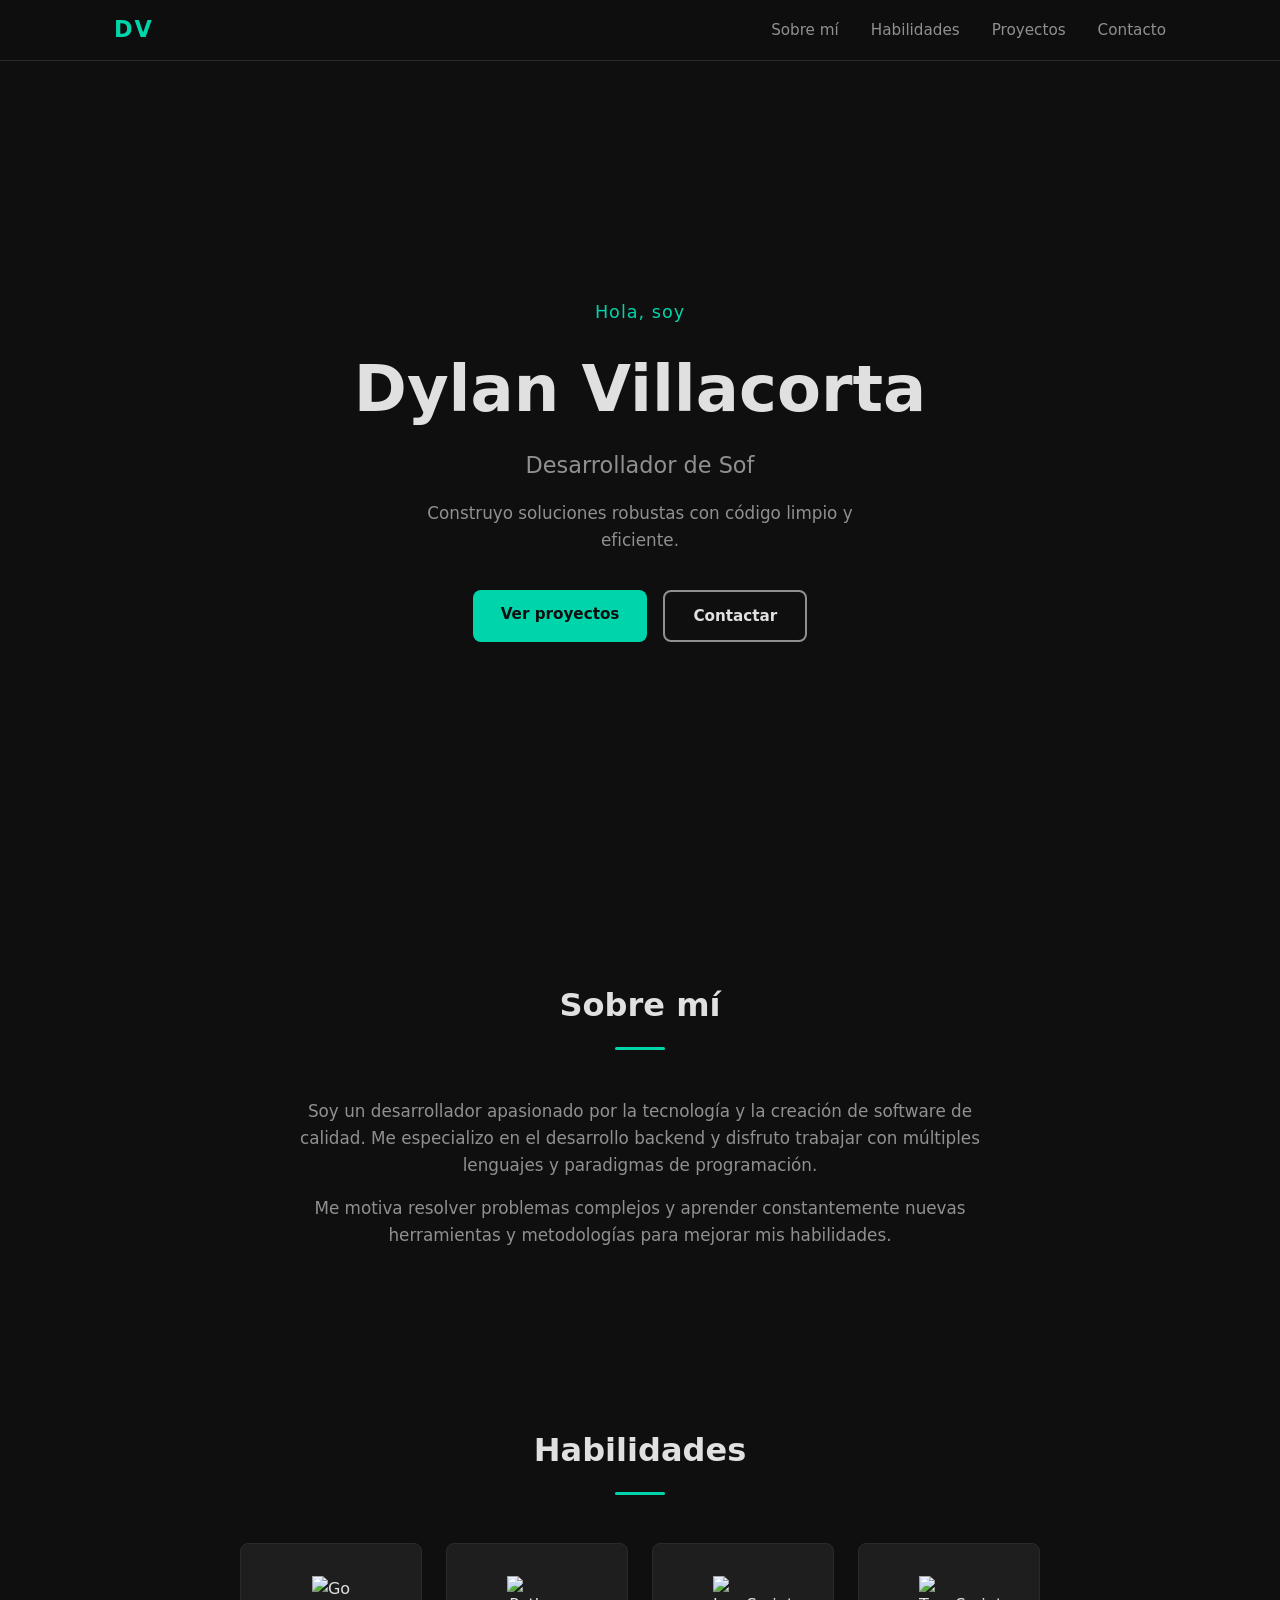
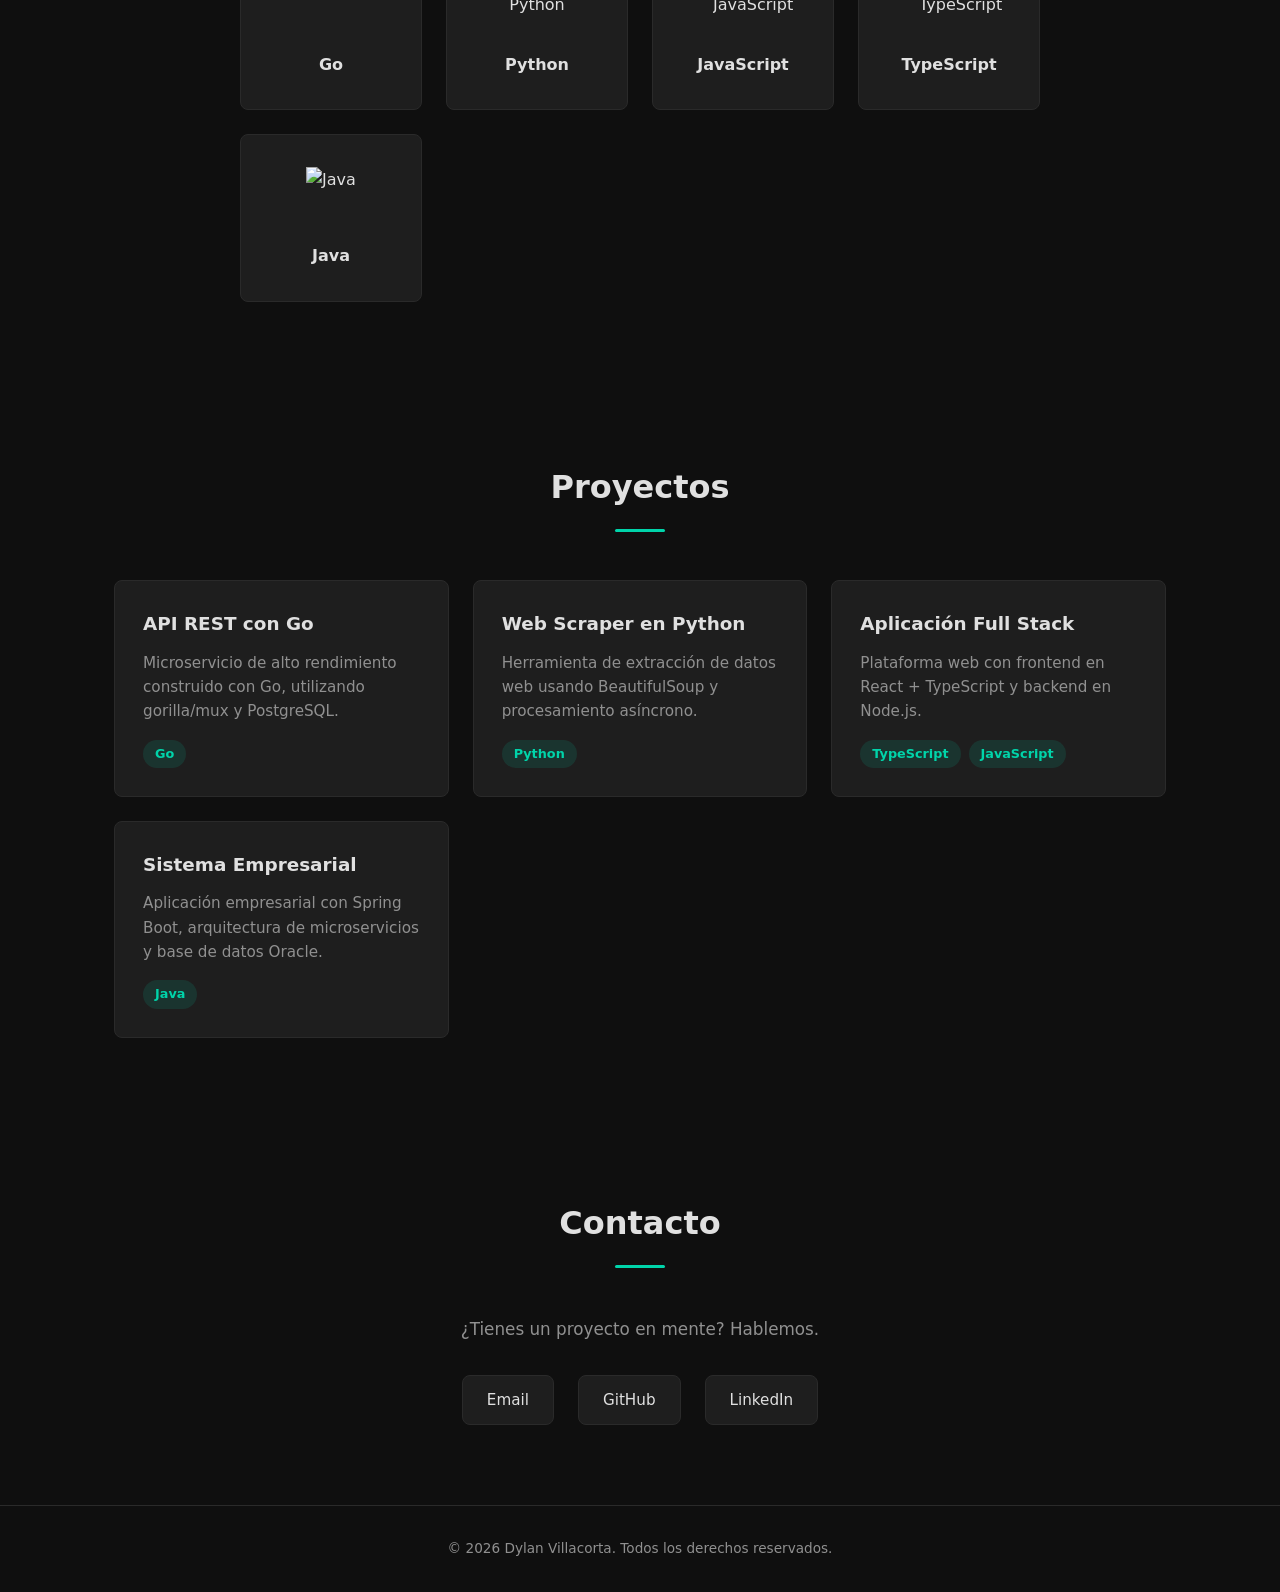
==== src/index.html @ 86d0c18e "Add page" ====
<!DOCTYPE html>
<html lang="es">
<head>
  <meta charset="UTF-8">
  <meta name="viewport" content="width=device-width, initial-scale=1.0">
  <title>Dylan Villacorta | Portafolio</title>
  <link rel="stylesheet" href="styles.css">
</head>
<body>
  <nav class="navbar">
    <div class="nav-container">
      <a href="#hero" class="nav-logo">DV</a>
      <ul class="nav-links">
        <li><a href="#about">Sobre mí</a></li>
        <li><a href="#skills">Habilidades</a></li>
        <li><a href="#projects">Proyectos</a></li>
        <li><a href="#contact">Contacto</a></li>
      </ul>
    </div>
  </nav>

  <section id="hero" class="hero">
    <div class="hero-content">
      <p class="hero-greeting">Hola, soy</p>
      <h1 class="hero-name">Dylan Villacorta</h1>
      <p class="hero-role">Desarrollador de Software</p>
      <p class="hero-tagline">
        Construyo soluciones robustas con código limpio y eficiente.
      </p>
      <div class="hero-buttons">
        <a href="#projects" class="btn btn-primary">Ver proyectos</a>
        <a href="#contact" class="btn btn-outline">Contactar</a>
      </div>
    </div>
  </section>

  <section id="about" class="about">
    <div class="container">
      <h2 class="section-title">Sobre mí</h2>
      <div class="about-content">
        <div class="about-text">
          <p>
            Soy un desarrollador apasionado por la tecnología y la creación de 
            software de calidad. Me especializo en el desarrollo backend y disfruto 
            trabajar con múltiples lenguajes y paradigmas de programación.
          </p>
          <p>
            Me motiva resolver problemas complejos y aprender constantemente 
            nuevas herramientas y metodologías para mejorar mis habilidades.
          </p>
        </div>
      </div>
    </div>
  </section>

  <section id="skills" class="skills">
    <div class="container">
      <h2 class="section-title">Habilidades</h2>
      <div class="skills-grid">
        <div class="skill-card">
          <div class="skill-icon">
            <img src="https://cdn.jsdelivr.net/gh/devicons/devicon/icons/go/go-original.svg" alt="Go">
          </div>
          <h3>Go</h3>
        </div>
        <div class="skill-card">
          <div class="skill-icon">
            <img src="https://cdn.jsdelivr.net/gh/devicons/devicon/icons/python/python-original.svg" alt="Python">
          </div>
          <h3>Python</h3>
        </div>
        <div class="skill-card">
          <div class="skill-icon">
            <img src="https://cdn.jsdelivr.net/gh/devicons/devicon/icons/javascript/javascript-original.svg" alt="JavaScript">
          </div>
          <h3>JavaScript</h3>
        </div>
        <div class="skill-card">
          <div class="skill-icon">
            <img src="https://cdn.jsdelivr.net/gh/devicons/devicon/icons/typescript/typescript-original.svg" alt="TypeScript">
          </div>
          <h3>TypeScript</h3>
        </div>
        <div class="skill-card">
          <div class="skill-icon">
            <img src="https://cdn.jsdelivr.net/gh/devicons/devicon/icons/java/java-original.svg" alt="Java">
          </div>
          <h3>Java</h3>
        </div>
      </div>
    </div>
  </section>

  <section id="projects" class="projects">
    <div class="container">
      <h2 class="section-title">Proyectos</h2>
      <div class="projects-grid">
        <div class="project-card">
          <h3 class="project-title">API REST con Go</h3>
          <p class="project-desc">
            Microservicio de alto rendimiento construido con Go, 
            utilizando gorilla/mux y PostgreSQL.
          </p>
          <div class="project-tags">
            <span>Go</span>
          </div>
        </div>
        <div class="project-card">
          <h3 class="project-title">Web Scraper en Python</h3>
          <p class="project-desc">
            Herramienta de extracción de datos web usando BeautifulSoup 
            y procesamiento asíncrono.
          </p>
          <div class="project-tags">
            <span>Python</span>
          </div>
        </div>
        <div class="project-card">
          <h3 class="project-title">Aplicación Full Stack</h3>
          <p class="project-desc">
            Plataforma web con frontend en React + TypeScript y 
            backend en Node.js.
          </p>
          <div class="project-tags">
            <span>TypeScript</span>
            <span>JavaScript</span>
          </div>
        </div>
        <div class="project-card">
          <h3 class="project-title">Sistema Empresarial</h3>
          <p class="project-desc">
            Aplicación empresarial con Spring Boot, 
            arquitectura de microservicios y base de datos Oracle.
          </p>
          <div class="project-tags">
            <span>Java</span>
          </div>
        </div>
      </div>
    </div>
  </section>

  <section id="contact" class="contact">
    <div class="container">
      <h2 class="section-title">Contacto</h2>
      <p class="contact-text">
        ¿Tienes un proyecto en mente? Hablemos.
      </p>
      <div class="contact-links">
        <a href="mailto:dyfervillacorta@outlook.com" class="contact-link">
          <span>Email</span>
        </a>
        <a href="https://github.com/dylanvillacorta" target="_blank" rel="noopener" class="contact-link">
          <span>GitHub</span>
        </a>
        <a href="https://www.linkedin.com/in/dylan-villacorta-poma-531ba0274" target="_blank" rel="noopener" class="contact-link">
          <span>LinkedIn</span>
        </a>
      </div>
    </div>
  </section>

  <footer class="footer">
    <p>&copy; 2026 Dylan Villacorta. Todos los derechos reservados.</p>
  </footer>

  <script src="script.js"></script>
</body>
</html>
---- src/styles.css ----
* {
  margin: 0;
  padding: 0;
  box-sizing: border-box;
}

:root {
  --bg: #0f0f0f;
  --bg-secondary: #1a1a1a;
  --text: #e0e0e0;
  --text-muted: #909090;
  --accent: #00d4aa;
  --accent-hover: #00b894;
  --card-bg: #1e1e1e;
  --border: #2a2a2a;
  --radius: 8px;
}

html {
  scroll-behavior: smooth;
}

body {
  font-family: 'Segoe UI', 'Inter', system-ui, -apple-system, sans-serif;
  background-color: var(--bg);
  color: var(--text);
  line-height: 1.6;
}

.container {
  max-width: 1100px;
  margin: 0 auto;
  padding: 0 24px;
}

/* Navbar */
.navbar {
  position: fixed;
  top: 0;
  width: 100%;
  background-color: rgba(15, 15, 15, 0.9);
  backdrop-filter: blur(12px);
  border-bottom: 1px solid var(--border);
  z-index: 100;
}

.nav-container {
  max-width: 1100px;
  margin: 0 auto;
  padding: 0 24px;
  display: flex;
  justify-content: space-between;
  align-items: center;
  height: 60px;
}

.nav-logo {
  font-size: 1.4rem;
  font-weight: 700;
  color: var(--accent);
  text-decoration: none;
  letter-spacing: 2px;
}

.nav-links {
  display: flex;
  list-style: none;
  gap: 32px;
}

.nav-links a {
  color: var(--text-muted);
  text-decoration: none;
  font-size: 0.95rem;
  transition: color 0.2s;
}

.nav-links a:hover {
  color: var(--text);
}

/* Hero */
.hero {
  min-height: 100vh;
  display: flex;
  align-items: center;
  justify-content: center;
  text-align: center;
  padding: 100px 24px 60px;
}

.hero-content {
  max-width: 700px;
}

.hero-greeting {
  color: var(--accent);
  font-size: 1.1rem;
  margin-bottom: 12px;
  letter-spacing: 1px;
}

.hero-name {
  font-size: clamp(2.5rem, 6vw, 4rem);
  font-weight: 800;
  margin-bottom: 8px;
}

.hero-role {
  font-size: 1.4rem;
  color: var(--text-muted);
  margin-bottom: 16px;
}

.hero-tagline {
  color: var(--text-muted);
  font-size: 1.05rem;
  margin-bottom: 36px;
  max-width: 500px;
  margin-left: auto;
  margin-right: auto;
}

.hero-buttons {
  display: flex;
  gap: 16px;
  justify-content: center;
  flex-wrap: wrap;
}

.btn {
  display: inline-block;
  padding: 12px 28px;
  border-radius: var(--radius);
  font-size: 0.95rem;
  font-weight: 600;
  text-decoration: none;
  transition: all 0.25s;
  cursor: pointer;
  border: none;
}

.btn-primary {
  background-color: var(--accent);
  color: #0f0f0f;
}

.btn-primary:hover {
  background-color: var(--accent-hover);
  transform: translateY(-2px);
}

.btn-outline {
  border: 2px solid var(--text-muted);
  color: var(--text);
}

.btn-outline:hover {
  border-color: var(--accent);
  color: var(--accent);
}

/* Sections */
section {
  padding: 80px 0;
}

.section-title {
  font-size: 2rem;
  font-weight: 700;
  margin-bottom: 48px;
  text-align: center;
  position: relative;
}

.section-title::after {
  content: '';
  display: block;
  width: 50px;
  height: 3px;
  background-color: var(--accent);
  margin: 16px auto 0;
  border-radius: 2px;
}

/* About */
.about-content {
  max-width: 700px;
  margin: 0 auto;
}

.about-text p {
  color: var(--text-muted);
  margin-bottom: 16px;
  font-size: 1.05rem;
  text-align: center;
}

/* Skills */
.skills-grid {
  display: grid;
  grid-template-columns: repeat(auto-fit, minmax(150px, 1fr));
  gap: 24px;
  max-width: 800px;
  margin: 0 auto;
}

.skill-card {
  background-color: var(--card-bg);
  border: 1px solid var(--border);
  border-radius: var(--radius);
  padding: 32px 16px;
  text-align: center;
  transition: transform 0.25s, border-color 0.25s;
}

.skill-card:hover {
  transform: translateY(-4px);
  border-color: var(--accent);
}

.skill-icon {
  width: 60px;
  height: 60px;
  margin: 0 auto 16px;
}

.skill-icon img {
  width: 100%;
  height: 100%;
  object-fit: contain;
}

.skill-card h3 {
  font-size: 1rem;
  font-weight: 600;
}

/* Projects */
.projects-grid {
  display: grid;
  grid-template-columns: repeat(auto-fit, minmax(280px, 1fr));
  gap: 24px;
}

.project-card {
  background-color: var(--card-bg);
  border: 1px solid var(--border);
  border-radius: var(--radius);
  padding: 28px;
  transition: transform 0.25s, border-color 0.25s;
}

.project-card:hover {
  transform: translateY(-4px);
  border-color: var(--accent);
}

.project-title {
  font-size: 1.15rem;
  font-weight: 700;
  margin-bottom: 12px;
}

.project-desc {
  color: var(--text-muted);
  font-size: 0.95rem;
  margin-bottom: 16px;
}

.project-tags {
  display: flex;
  gap: 8px;
  flex-wrap: wrap;
}

.project-tags span {
  background-color: rgba(0, 212, 170, 0.12);
  color: var(--accent);
  padding: 4px 12px;
  border-radius: 20px;
  font-size: 0.8rem;
  font-weight: 600;
}

/* Contact */
.contact-text {
  text-align: center;
  color: var(--text-muted);
  font-size: 1.05rem;
  margin-bottom: 32px;
}

.contact-links {
  display: flex;
  justify-content: center;
  gap: 24px;
  flex-wrap: wrap;
}

.contact-link {
  display: inline-flex;
  align-items: center;
  gap: 8px;
  padding: 12px 24px;
  background-color: var(--card-bg);
  border: 1px solid var(--border);
  border-radius: var(--radius);
  color: var(--text);
  text-decoration: none;
  font-size: 0.95rem;
  transition: all 0.25s;
}

.contact-link:hover {
  border-color: var(--accent);
  color: var(--accent);
  transform: translateY(-2px);
}

/* Footer */
.footer {
  text-align: center;
  padding: 32px 24px;
  border-top: 1px solid var(--border);
  color: var(--text-muted);
  font-size: 0.85rem;
}

/* Responsive */
@media (max-width: 768px) {
  .nav-links {
    display: none;
  }

  .hero {
    padding-top: 80px;
  }

  .skills-grid {
    grid-template-columns: repeat(3, 1fr);
  }
}

@media (max-width: 480px) {
  .skills-grid {
    grid-template-columns: repeat(2, 1fr);
  }
}
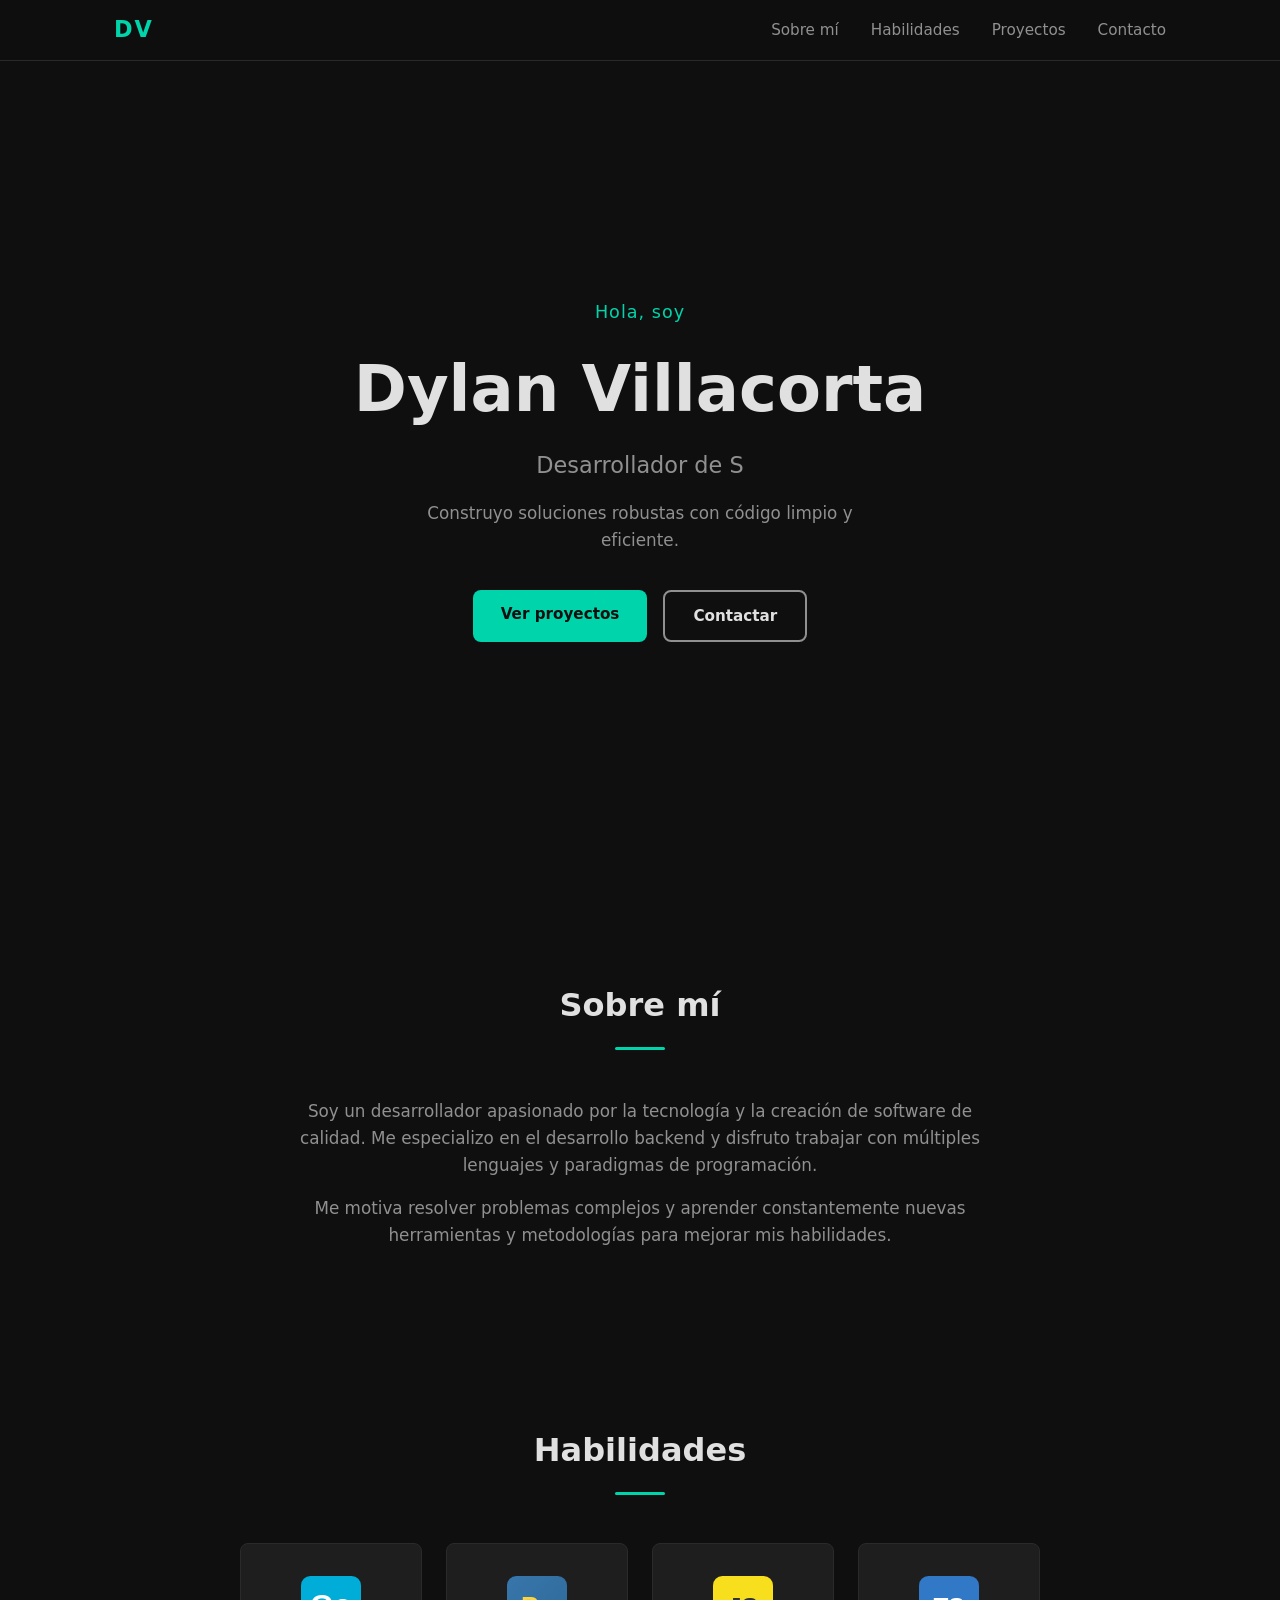
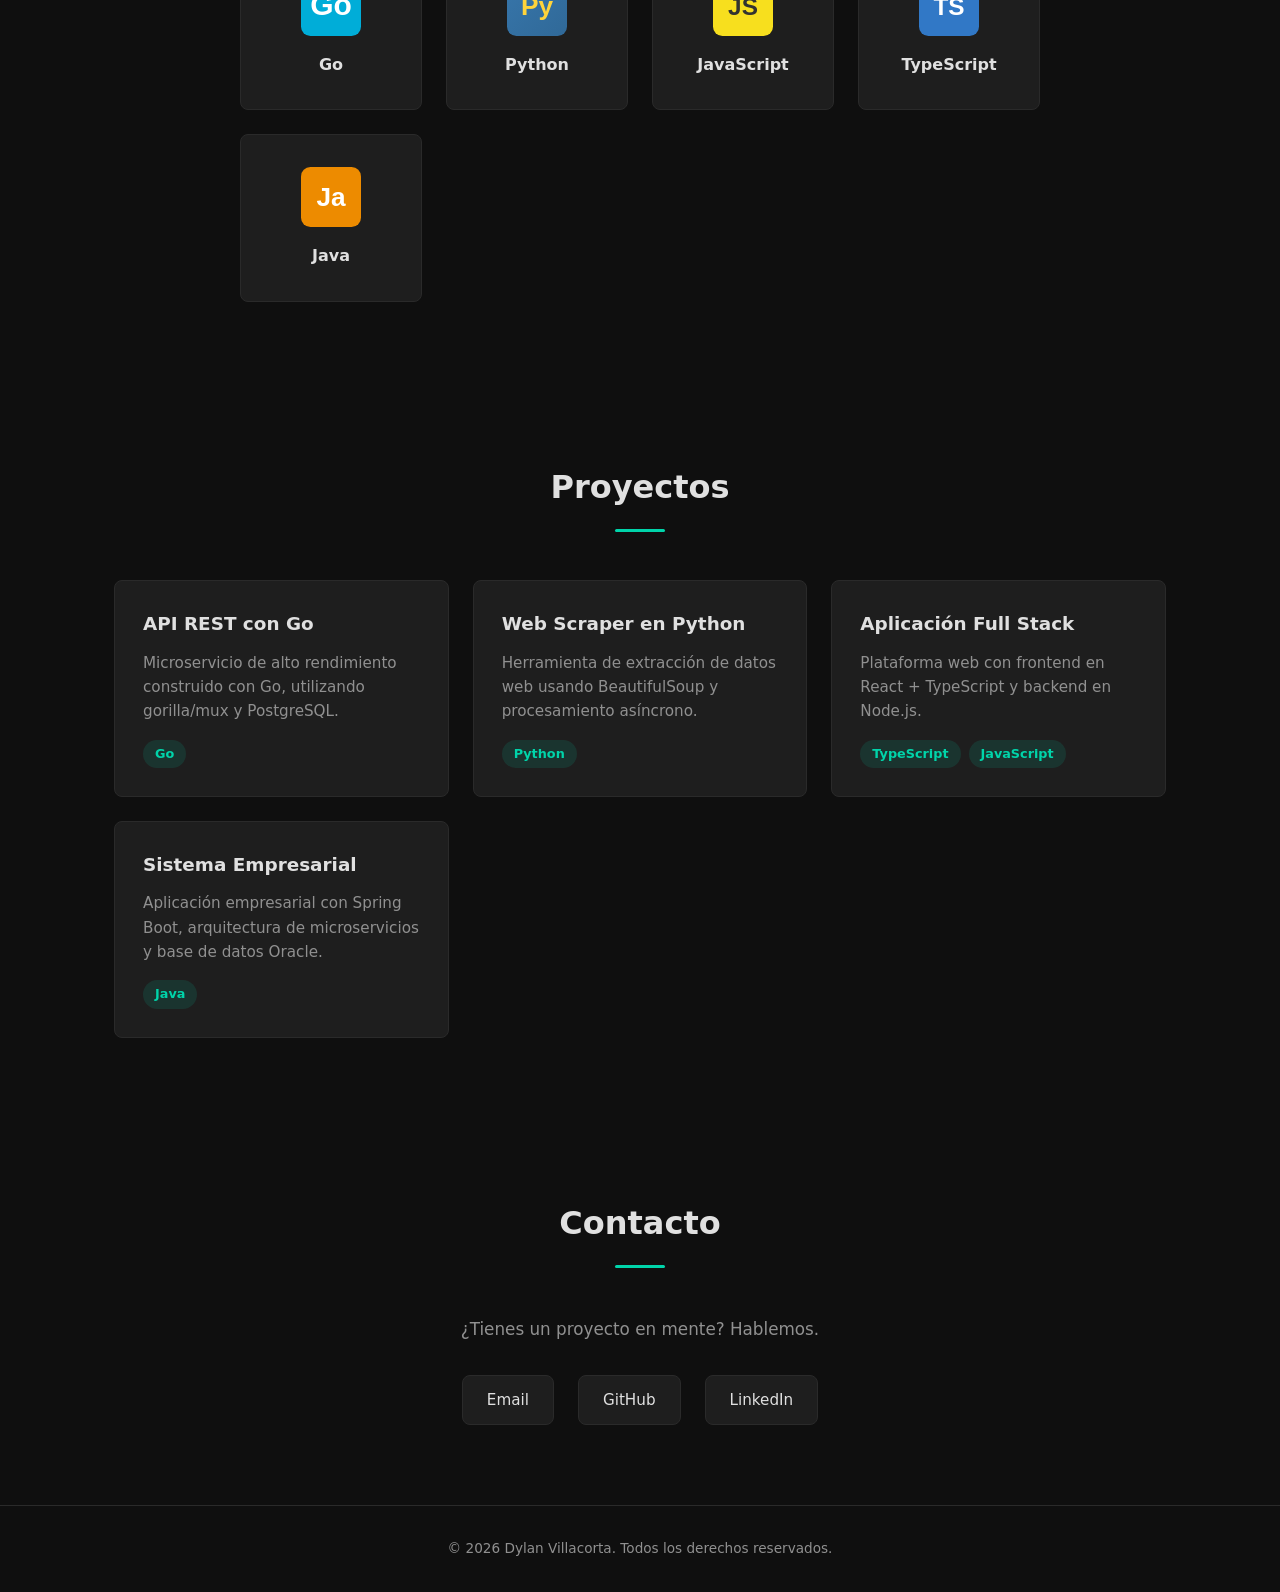
==== commit d0790d87: "feat: hardening de seguridad, icons locales, try_files fallback, rate limiting" ====
--- a/src/index.html
+++ b/src/index.html
@@ -59,31 +59,31 @@
       <div class="skills-grid">
         <div class="skill-card">
           <div class="skill-icon">
-            <img src="https://cdn.jsdelivr.net/gh/devicons/devicon/icons/go/go-original.svg" alt="Go">
+            <img src="icons/go.svg" alt="Go">
           </div>
           <h3>Go</h3>
         </div>
         <div class="skill-card">
           <div class="skill-icon">
-            <img src="https://cdn.jsdelivr.net/gh/devicons/devicon/icons/python/python-original.svg" alt="Python">
+            <img src="icons/python.svg" alt="Python">
           </div>
           <h3>Python</h3>
         </div>
         <div class="skill-card">
           <div class="skill-icon">
-            <img src="https://cdn.jsdelivr.net/gh/devicons/devicon/icons/javascript/javascript-original.svg" alt="JavaScript">
+            <img src="icons/javascript.svg" alt="JavaScript">
           </div>
           <h3>JavaScript</h3>
         </div>
         <div class="skill-card">
           <div class="skill-icon">
-            <img src="https://cdn.jsdelivr.net/gh/devicons/devicon/icons/typescript/typescript-original.svg" alt="TypeScript">
+            <img src="icons/typescript.svg" alt="TypeScript">
           </div>
           <h3>TypeScript</h3>
         </div>
         <div class="skill-card">
           <div class="skill-icon">
-            <img src="https://cdn.jsdelivr.net/gh/devicons/devicon/icons/java/java-original.svg" alt="Java">
+            <img src="icons/java.svg" alt="Java">
           </div>
           <h3>Java</h3>
         </div>
@@ -150,10 +150,10 @@
         <a href="mailto:dyfervillacorta@outlook.com" class="contact-link">
           <span>Email</span>
         </a>
-        <a href="https://github.com/dylanvillacorta" target="_blank" rel="noopener" class="contact-link">
+        <a href="https://github.com/dylanvillacorta" target="_blank" rel="noopener noreferrer" class="contact-link">
           <span>GitHub</span>
         </a>
-        <a href="https://www.linkedin.com/in/dylan-villacorta-poma-531ba0274" target="_blank" rel="noopener" class="contact-link">
+        <a href="https://www.linkedin.com/in/dylan-villacorta-poma-531ba0274" target="_blank" rel="noopener noreferrer" class="contact-link">
           <span>LinkedIn</span>
         </a>
       </div>
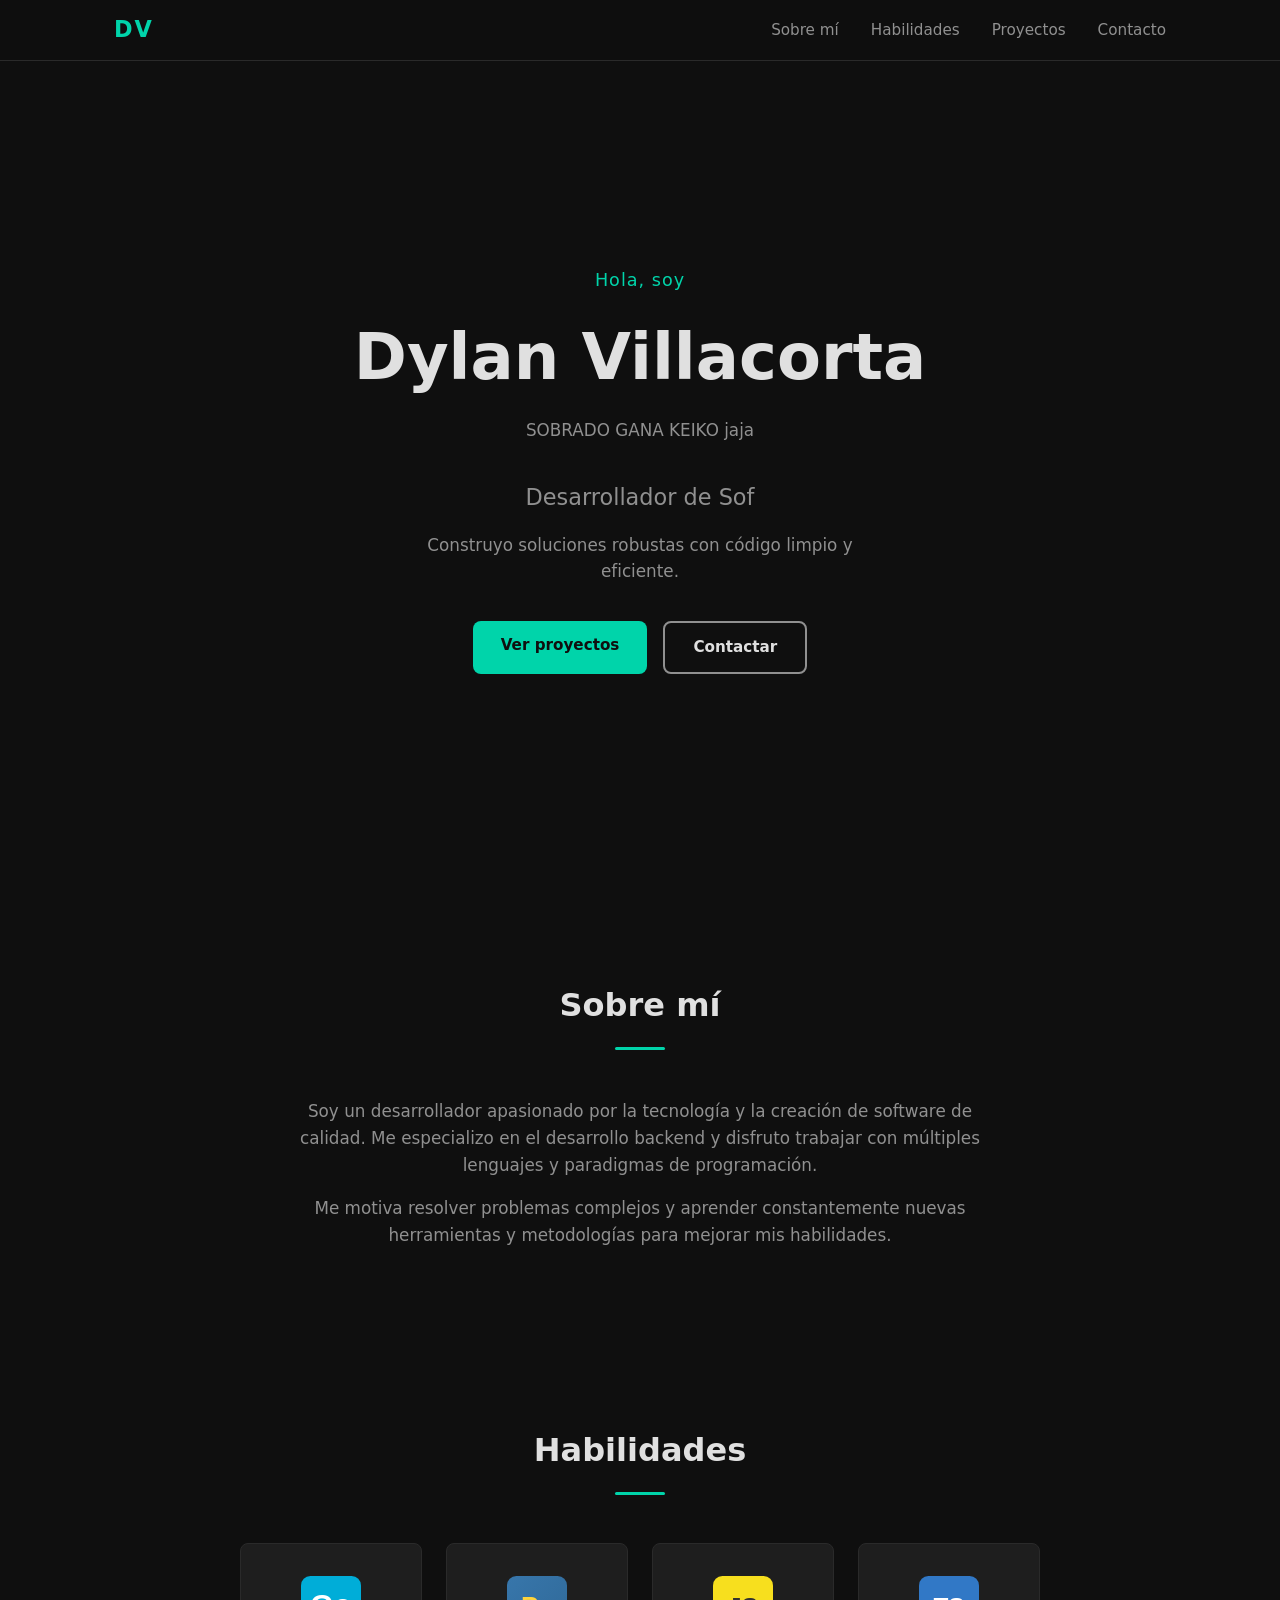
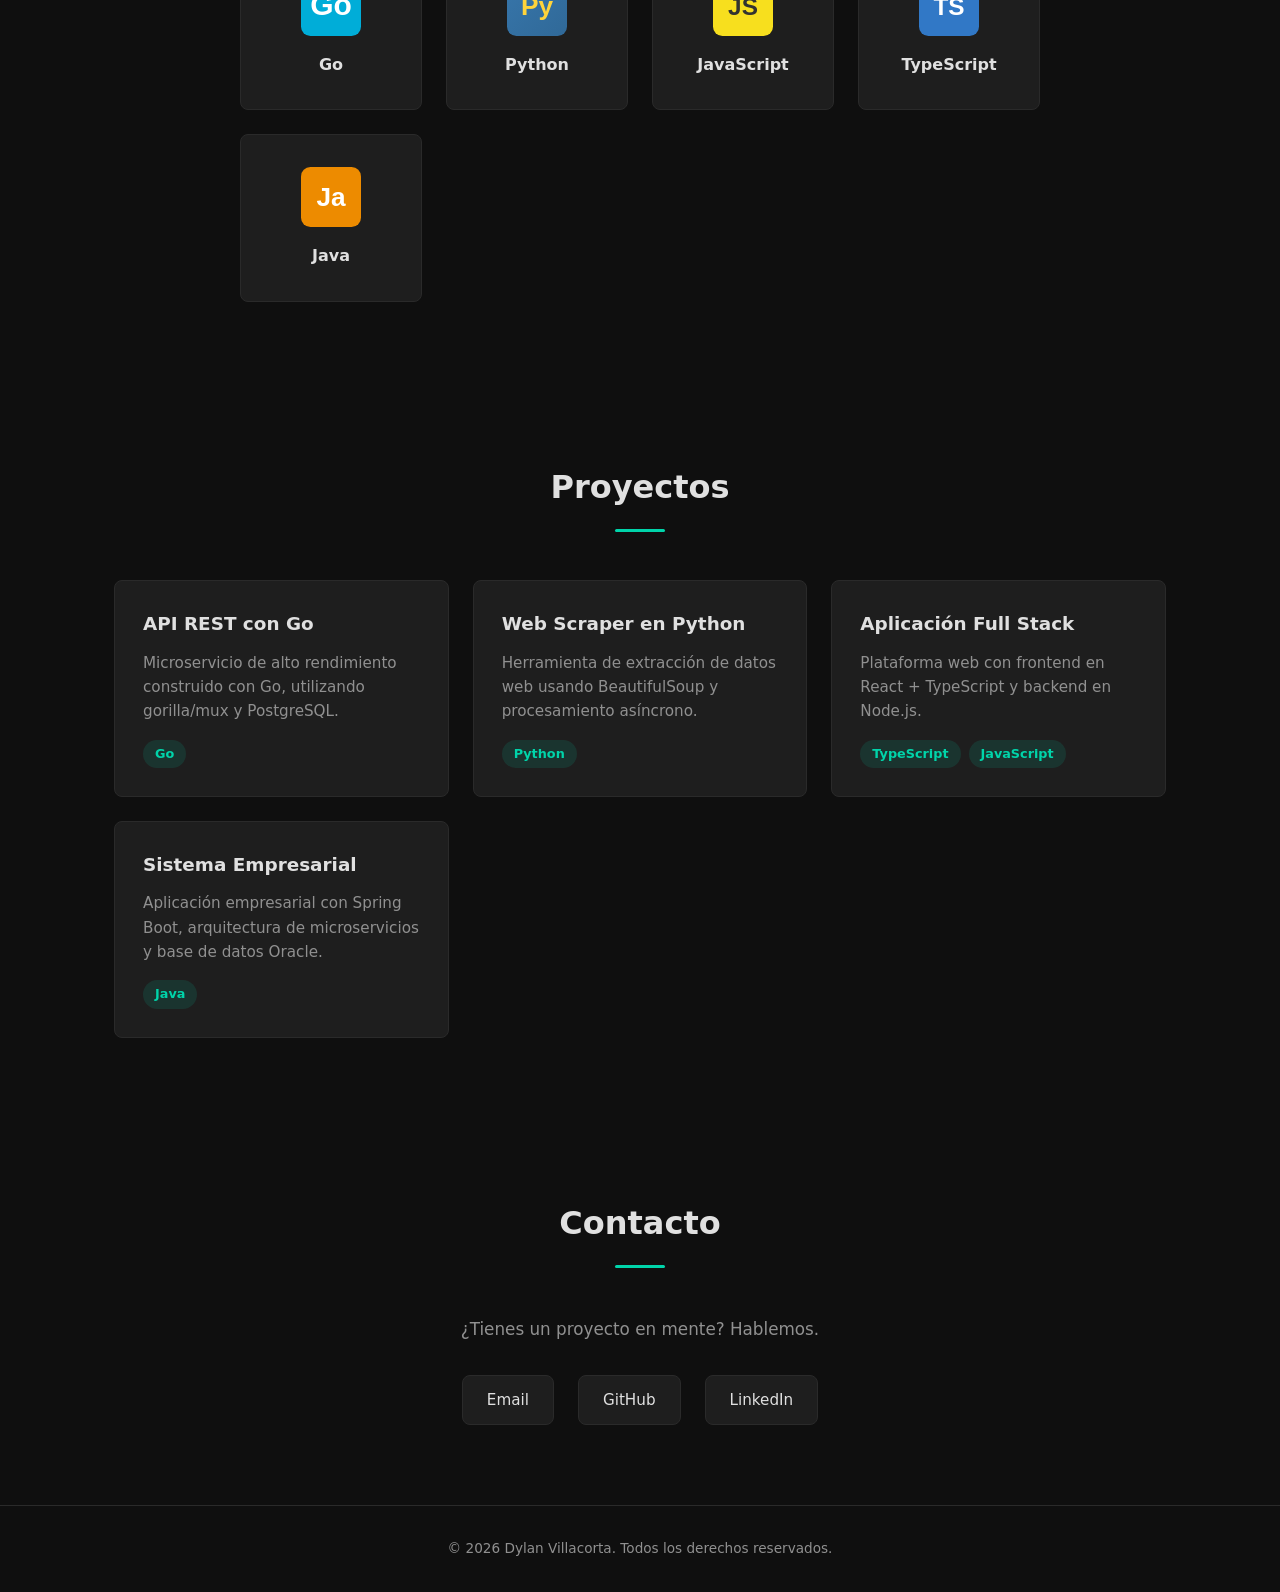
==== commit a051ae70: "refrán motivacional añadido por keiko" ====
--- a/src/index.html
+++ b/src/index.html
@@ -23,6 +23,7 @@
     <div class="hero-content">
       <p class="hero-greeting">Hola, soy</p>
       <h1 class="hero-name">Dylan Villacorta</h1>
+      <p class="hero-tagline">SOBRADO GANA KEIKO jaja</p>
       <p class="hero-role">Desarrollador de Software</p>
       <p class="hero-tagline">
         Construyo soluciones robustas con código limpio y eficiente.
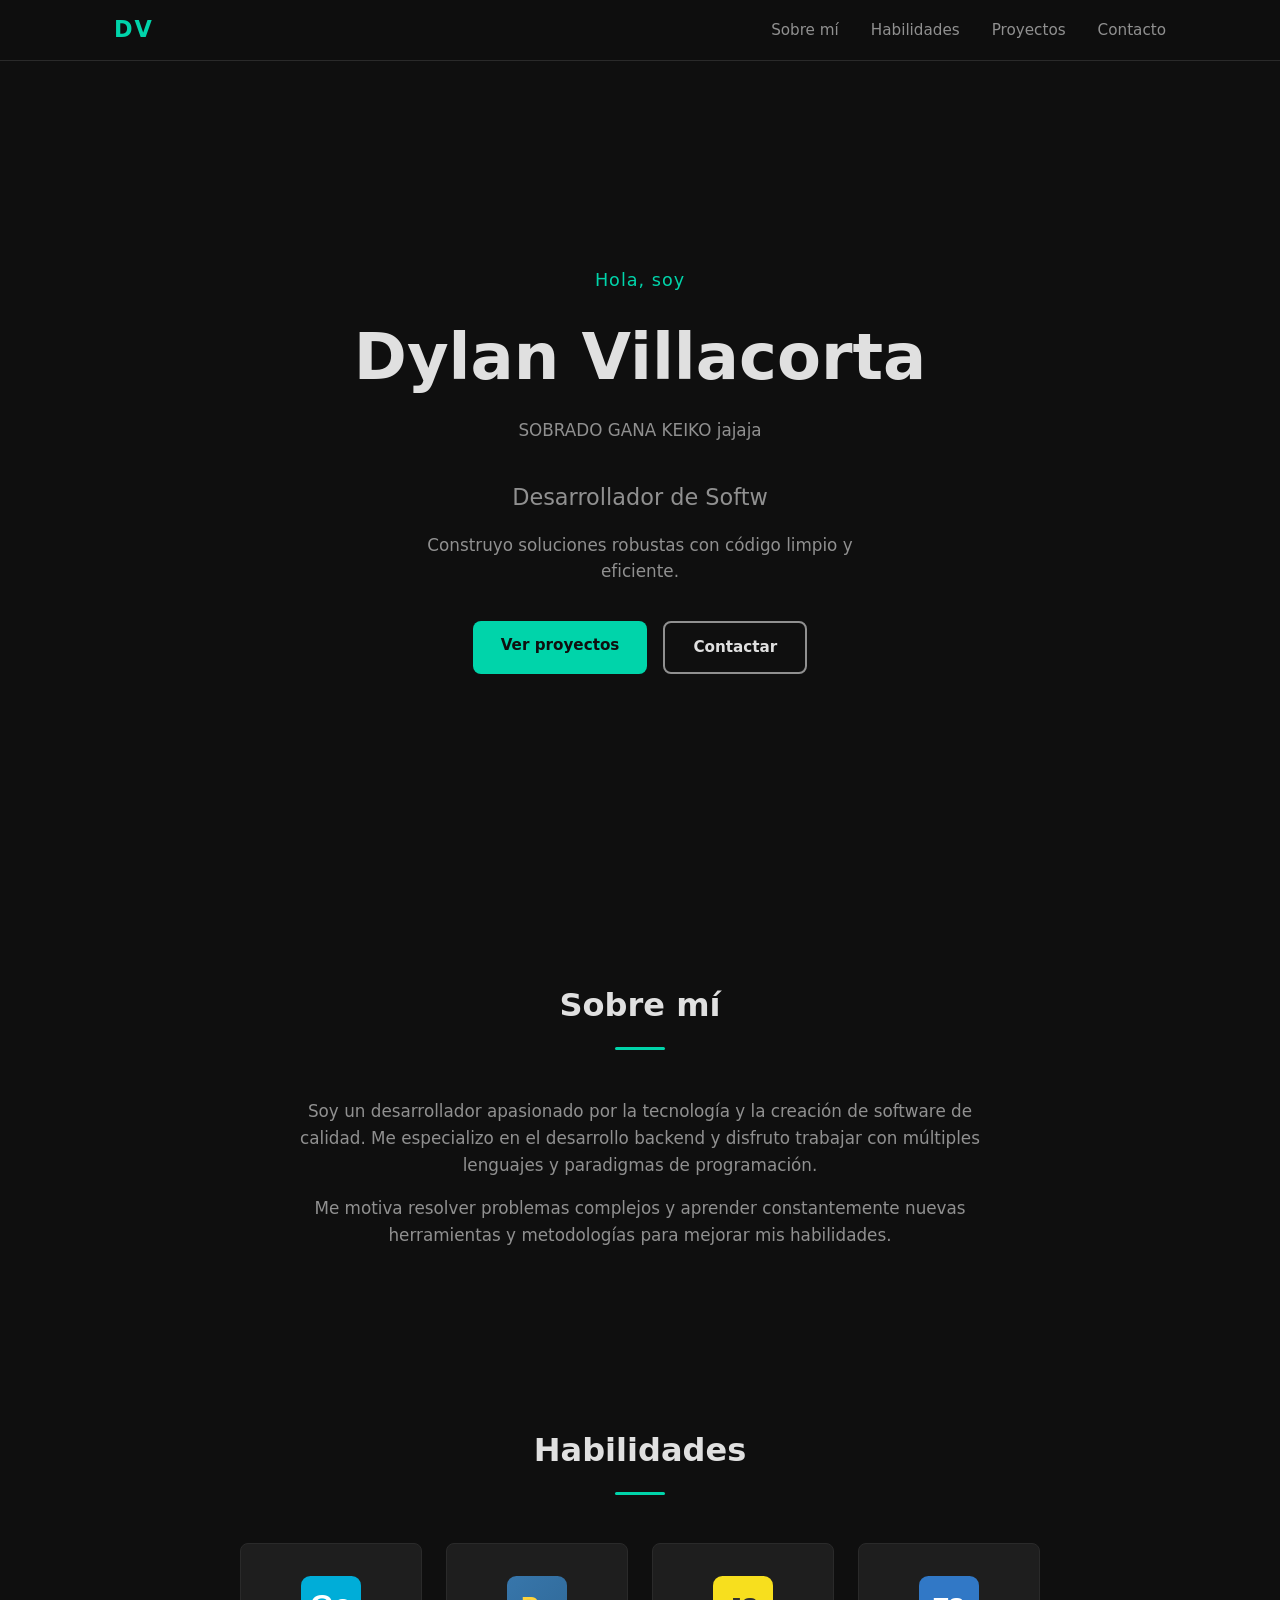
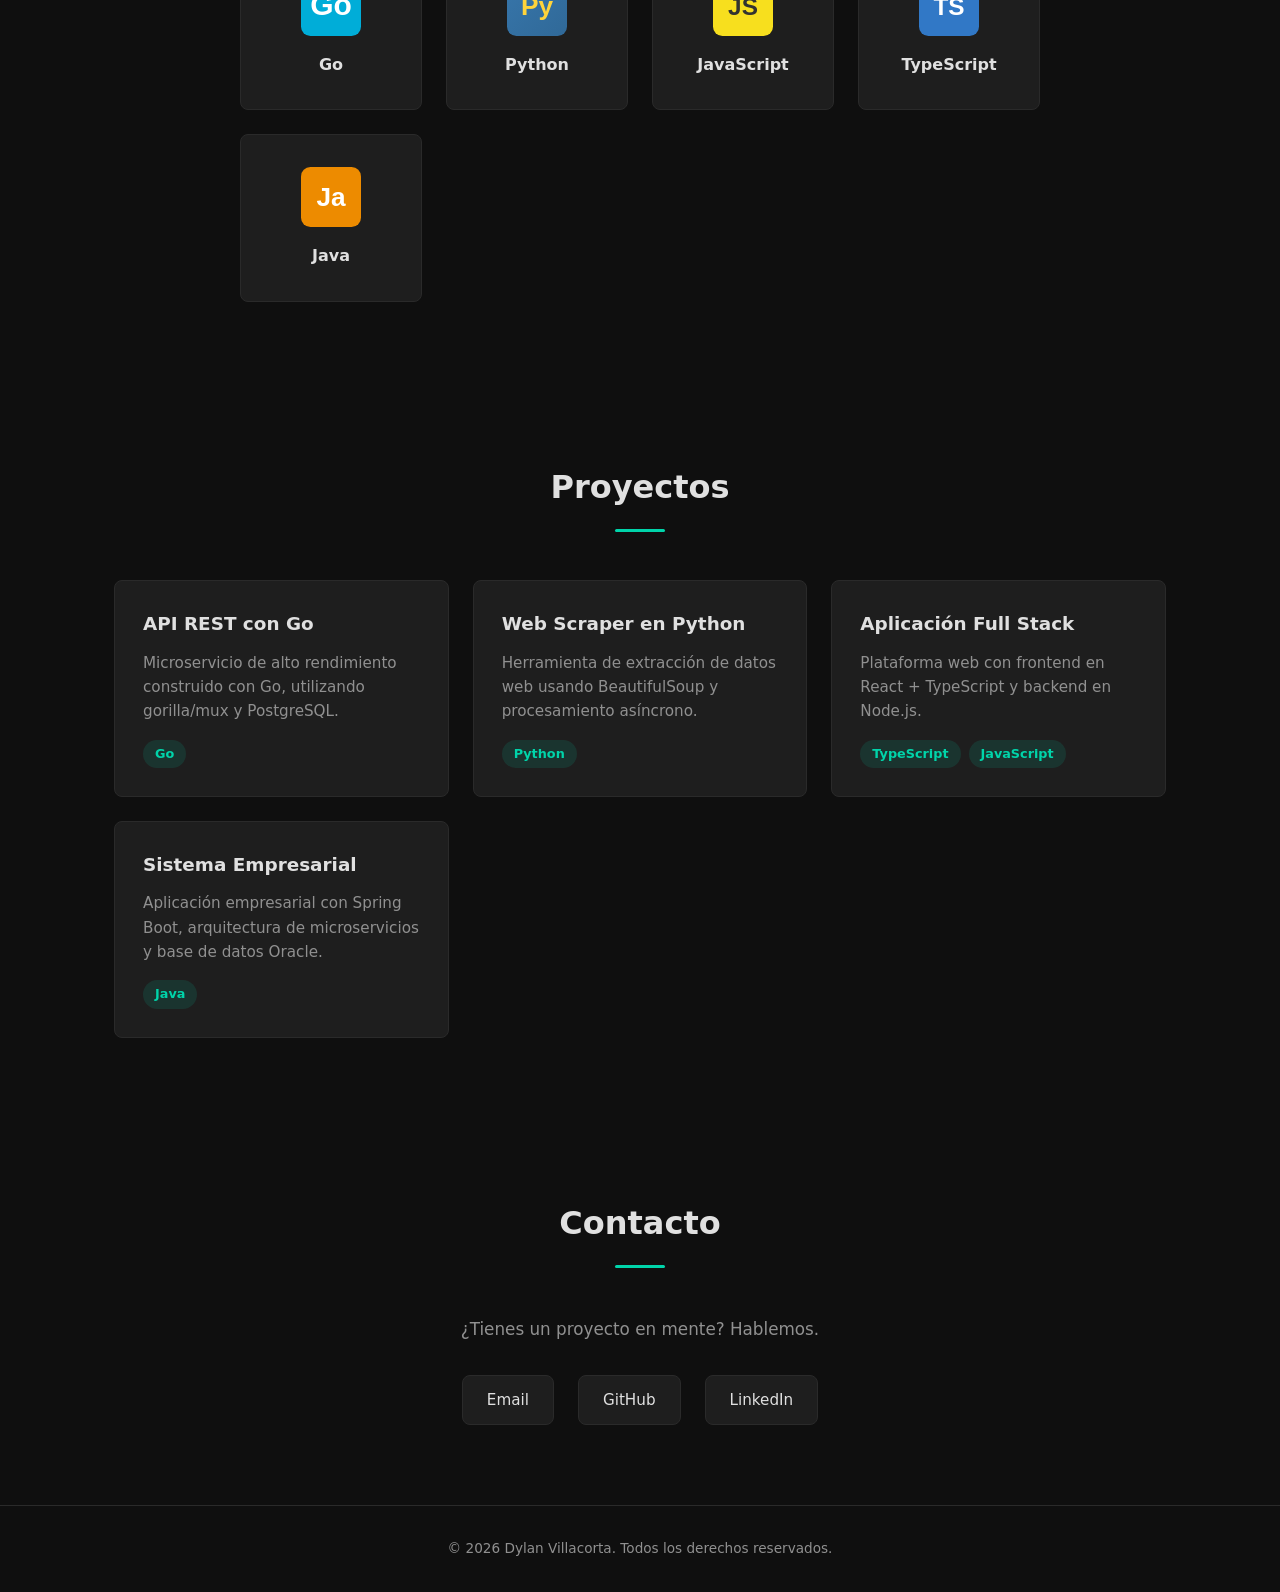
==== commit b4e7b752: "un ja más" ====
--- a/src/index.html
+++ b/src/index.html
@@ -23,7 +23,7 @@
     <div class="hero-content">
       <p class="hero-greeting">Hola, soy</p>
       <h1 class="hero-name">Dylan Villacorta</h1>
-      <p class="hero-tagline">SOBRADO GANA KEIKO jaja</p>
+      <p class="hero-tagline">SOBRADO GANA KEIKO jajaja</p>
       <p class="hero-role">Desarrollador de Software</p>
       <p class="hero-tagline">
         Construyo soluciones robustas con código limpio y eficiente.
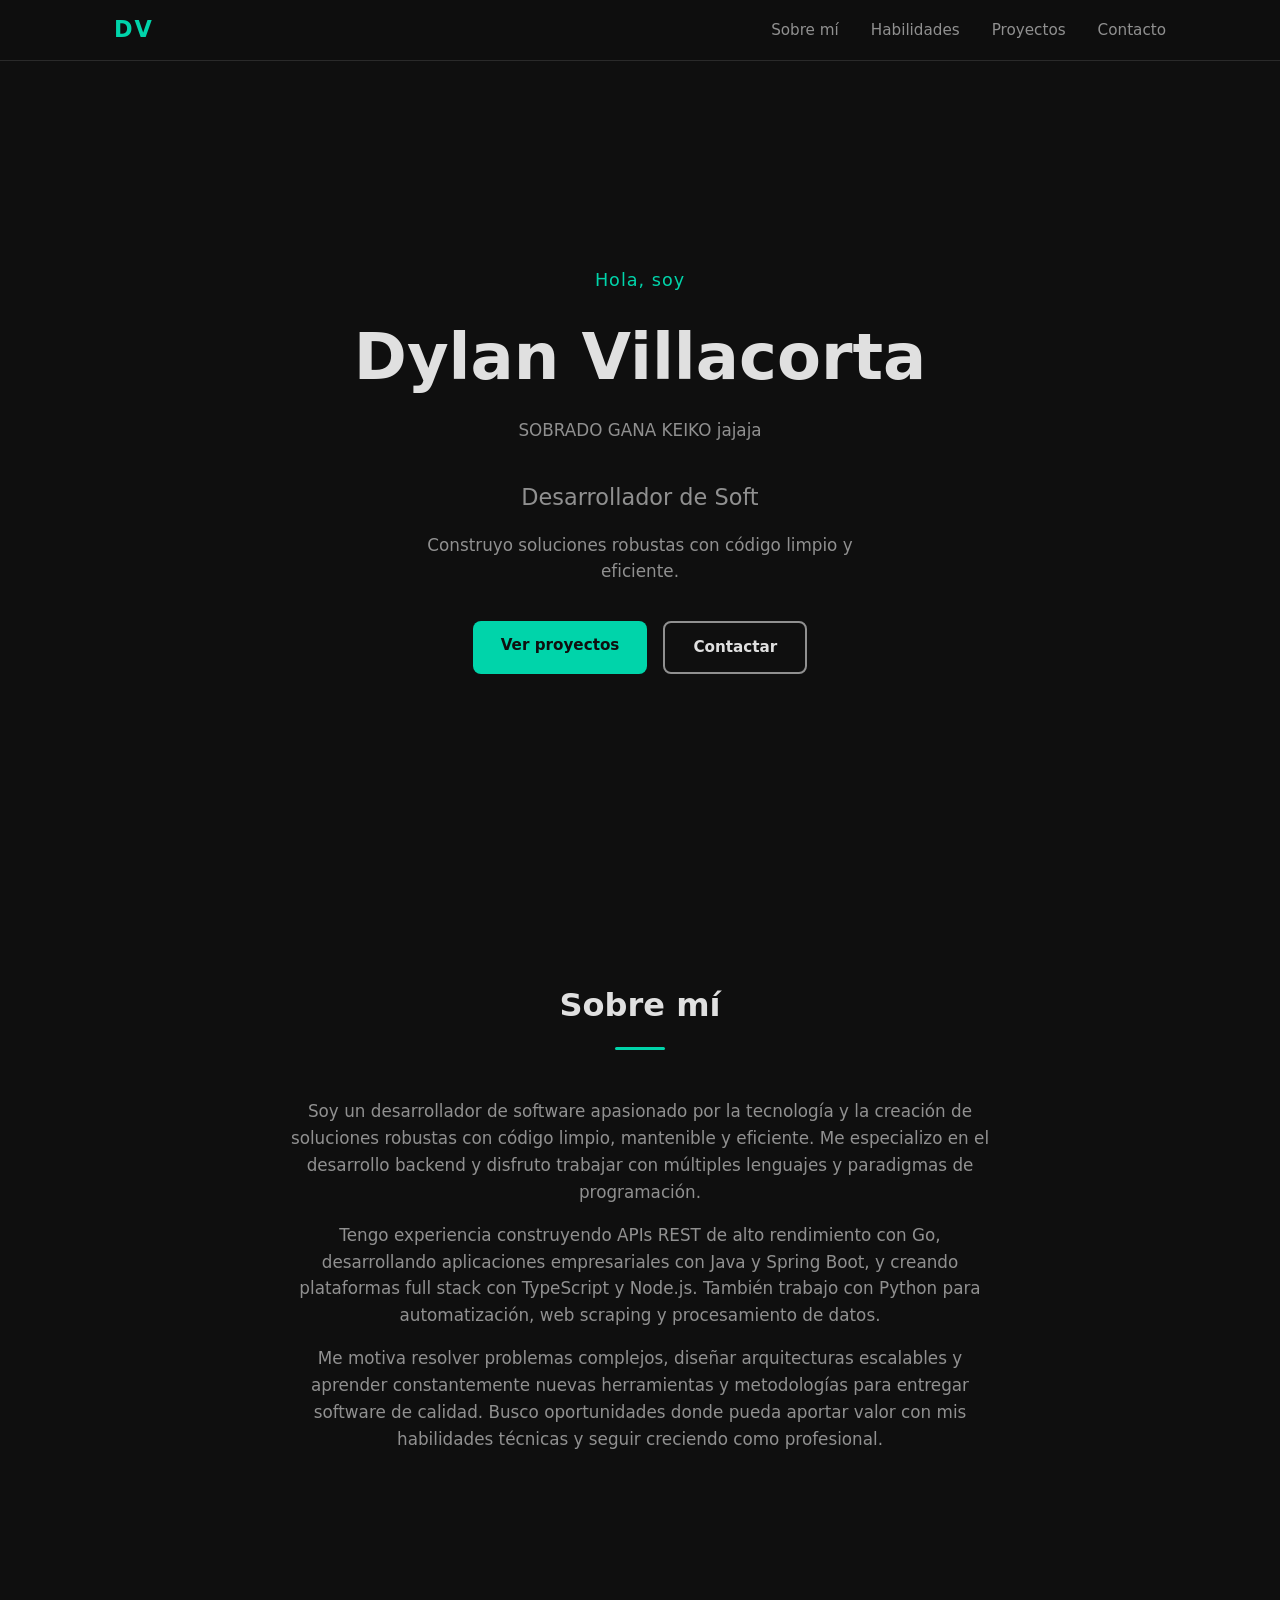
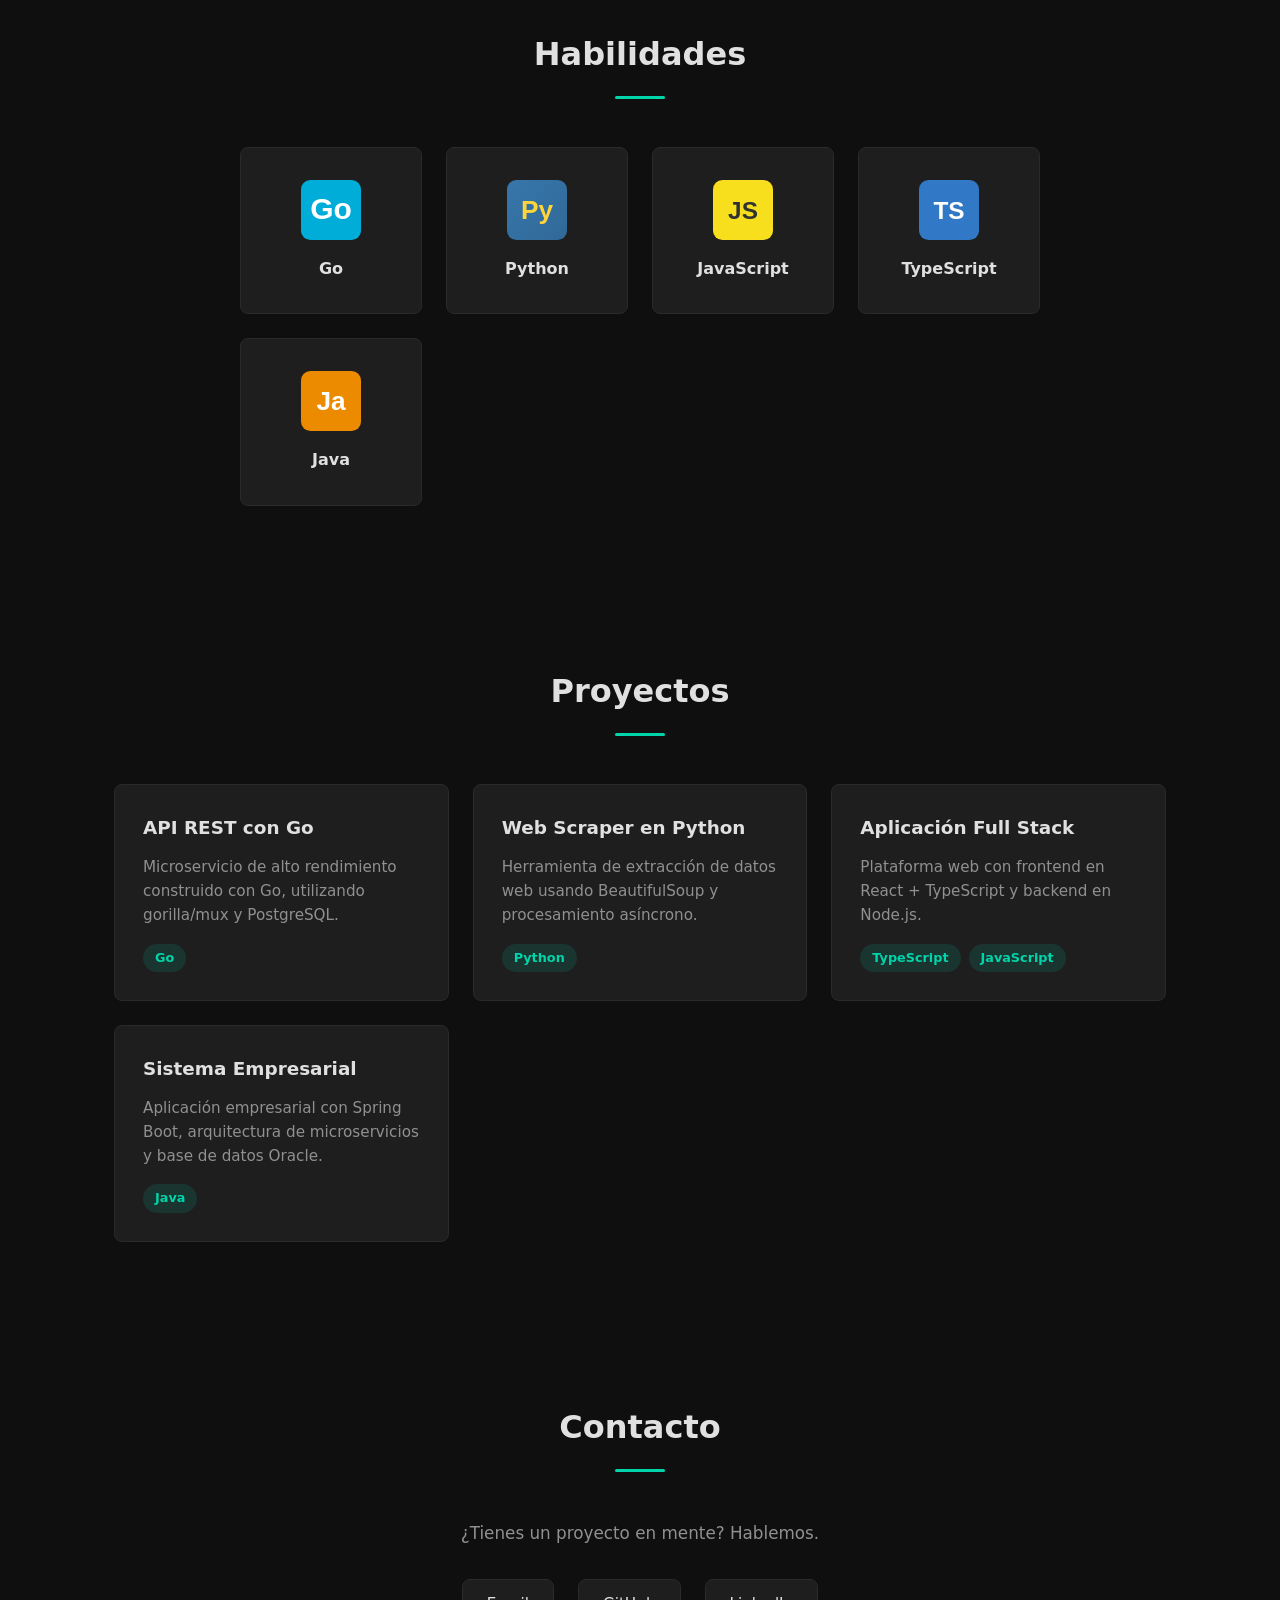
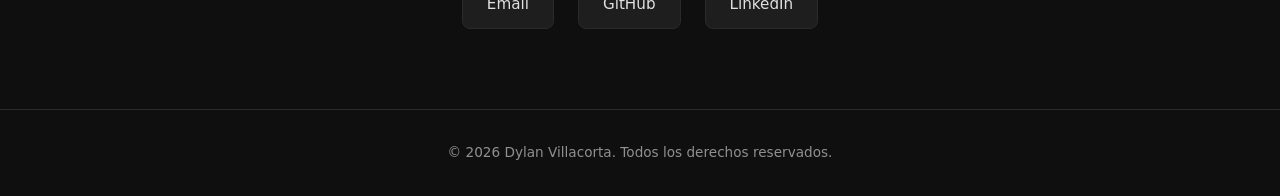
==== commit 6f917022: "feat(seo): meta description, canonical, OG tags, JSON-LD y mejora de contenido" ====
--- a/src/index.html
+++ b/src/index.html
@@ -3,8 +3,35 @@
 <head>
   <meta charset="UTF-8">
   <meta name="viewport" content="width=device-width, initial-scale=1.0">
-  <title>Dylan Villacorta | Portafolio</title>
+  <meta name="description" content="Portafolio de Dylan Villacorta — Desarrollador de Software especializado en Go, Python, TypeScript y Java. Construyo soluciones robustas con código limpio y eficiente.">
+  <title>Dylan Villacorta | Desarrollador de Software</title>
+  <link rel="canonical" href="https://dylanvillacorta.com/">
+  <meta property="og:title" content="Dylan Villacorta | Desarrollador de Software">
+  <meta property="og:description" content="Desarrollador de Software especializado en Go, Python, TypeScript y Java. Backend, microservicios y aplicaciones full stack.">
+  <meta property="og:url" content="https://dylanvillacorta.com/">
+  <meta property="og:type" content="website">
+  <meta name="twitter:card" content="summary">
+  <meta name="twitter:title" content="Dylan Villacorta | Desarrollador de Software">
+  <meta name="twitter:description" content="Desarrollador de Software especializado en Go, Python, TypeScript y Java.">
+  <meta name="robots" content="index, follow">
   <link rel="stylesheet" href="styles.css">
+  <script type="application/ld+json">
+  {
+    "@context": "https://schema.org",
+    "@type": "Person",
+    "name": "Dylan Villacorta",
+    "givenName": "Dylan",
+    "familyName": "Villacorta",
+    "jobTitle": "Desarrollador de Software",
+    "url": "https://dylanvillacorta.com/",
+    "sameAs": [
+      "https://github.com/dylanvillacorta",
+      "https://www.linkedin.com/in/dylan-villacorta-poma-531ba0274"
+    ],
+    "email": "dyfervillacorta@outlook.com",
+    "knowsAbout": ["Go", "Python", "TypeScript", "JavaScript", "Java", "Backend Development", "Microservicios", "APIs REST"]
+  }
+  </script>
 </head>
 <body>
   <nav class="navbar">
@@ -41,13 +68,24 @@
       <div class="about-content">
         <div class="about-text">
           <p>
-            Soy un desarrollador apasionado por la tecnología y la creación de 
-            software de calidad. Me especializo en el desarrollo backend y disfruto 
-            trabajar con múltiples lenguajes y paradigmas de programación.
+            Soy un desarrollador de software apasionado por la tecnología y la creación
+            de soluciones robustas con código limpio, mantenible y eficiente.
+            Me especializo en el desarrollo backend y disfruto trabajar con
+            múltiples lenguajes y paradigmas de programación.
           </p>
           <p>
-            Me motiva resolver problemas complejos y aprender constantemente 
-            nuevas herramientas y metodologías para mejorar mis habilidades.
+            Tengo experiencia construyendo APIs REST de alto rendimiento con Go,
+            desarrollando aplicaciones empresariales con Java y Spring Boot,
+            y creando plataformas full stack con TypeScript y Node.js.
+            También trabajo con Python para automatización, web scraping
+            y procesamiento de datos.
+          </p>
+          <p>
+            Me motiva resolver problemas complejos, diseñar arquitecturas
+            escalables y aprender constantemente nuevas herramientas y
+            metodologías para entregar software de calidad. Busco oportunidades
+            donde pueda aportar valor con mis habilidades técnicas y seguir
+            creciendo como profesional.
           </p>
         </div>
       </div>
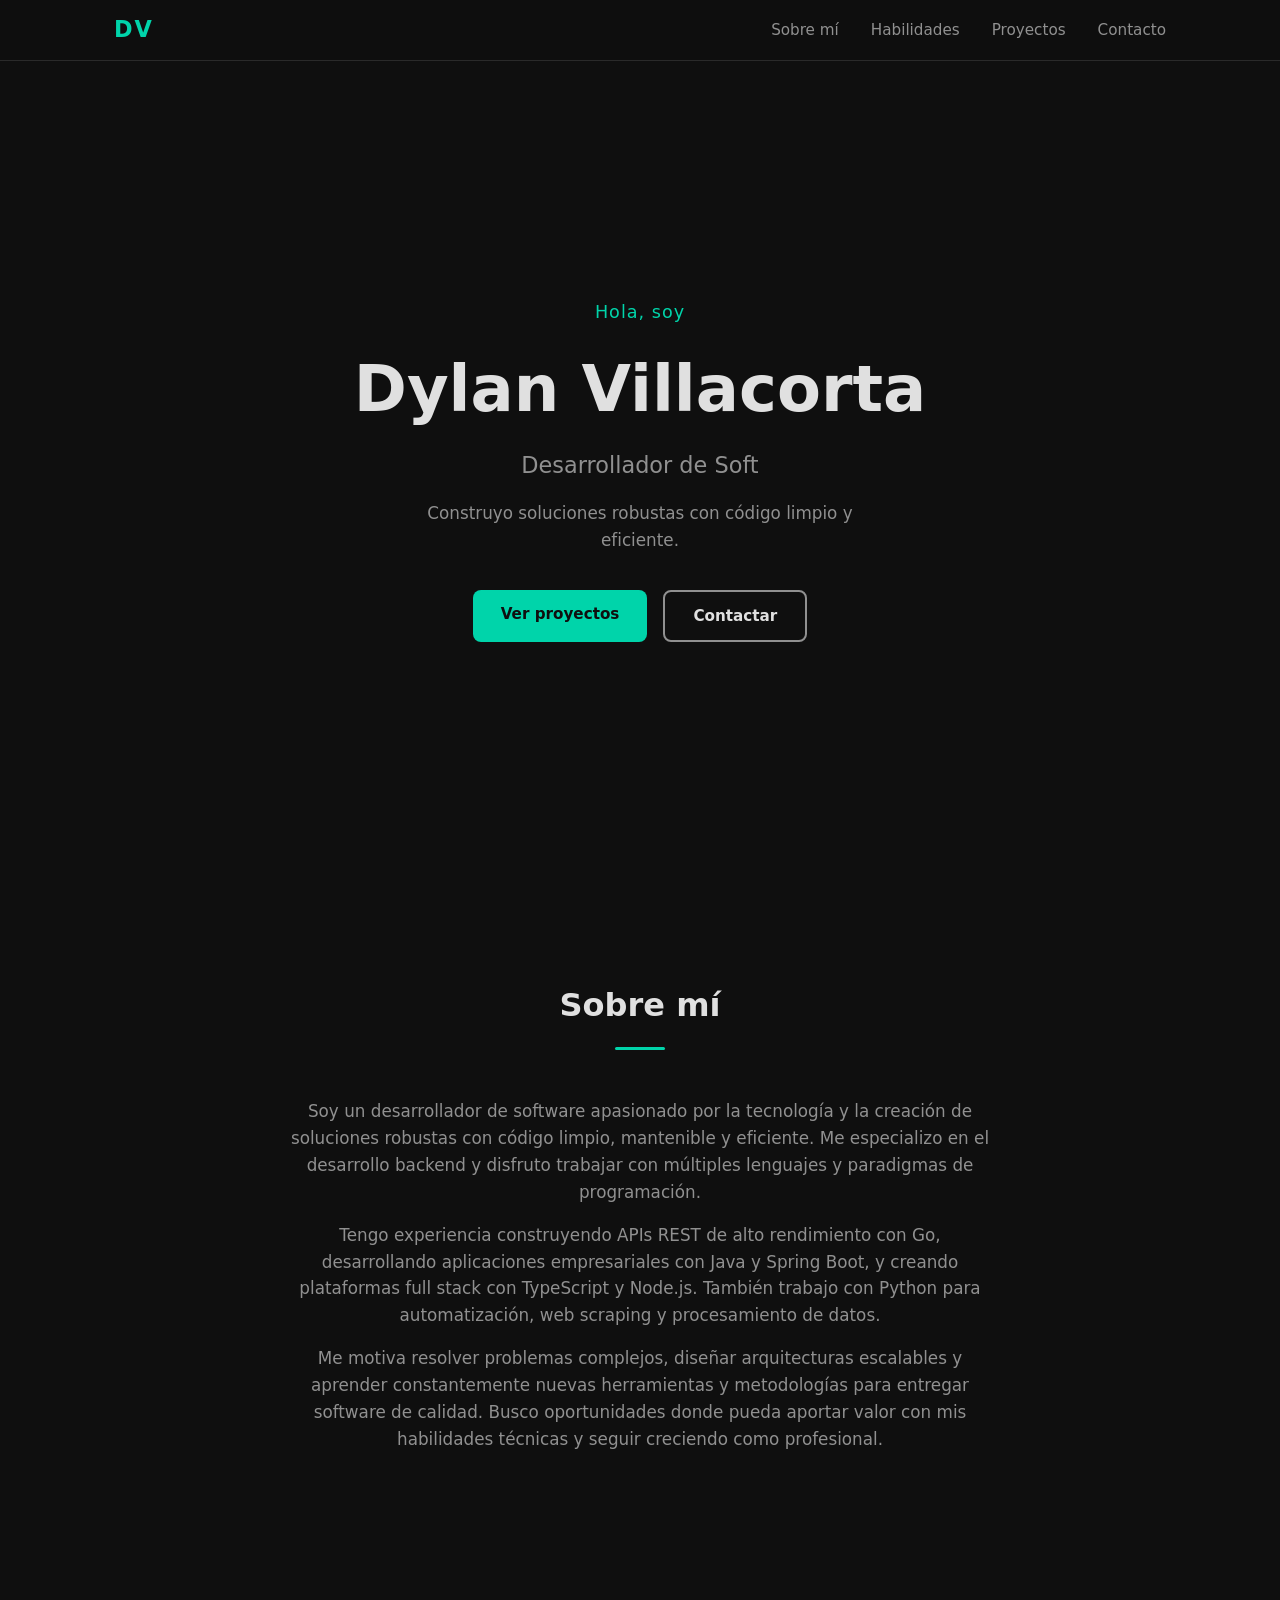
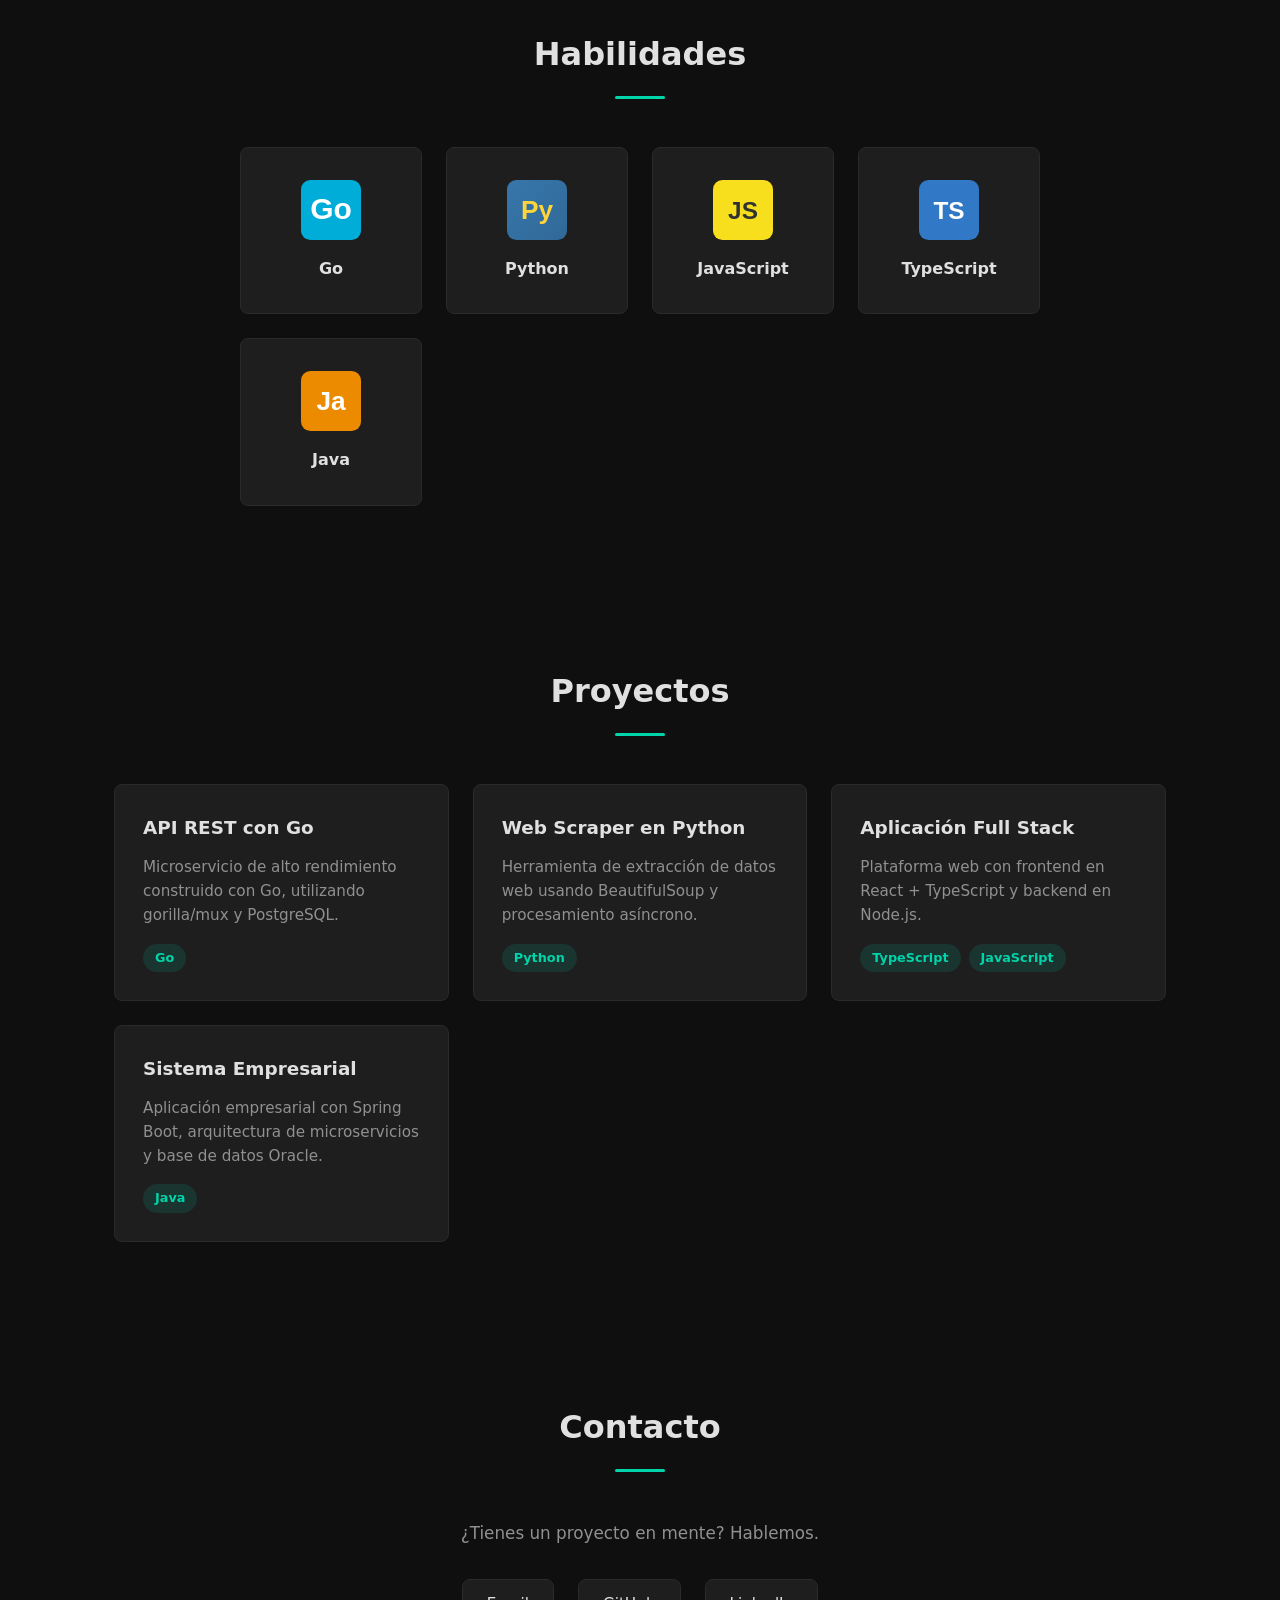
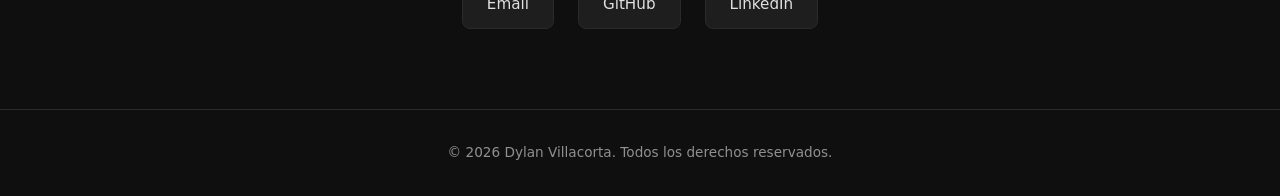
==== commit 22d3830e: "fix: keiko perdió" ====
--- a/src/index.html
+++ b/src/index.html
@@ -50,7 +50,6 @@
     <div class="hero-content">
       <p class="hero-greeting">Hola, soy</p>
       <h1 class="hero-name">Dylan Villacorta</h1>
-      <p class="hero-tagline">SOBRADO GANA KEIKO jajaja</p>
       <p class="hero-role">Desarrollador de Software</p>
       <p class="hero-tagline">
         Construyo soluciones robustas con código limpio y eficiente.
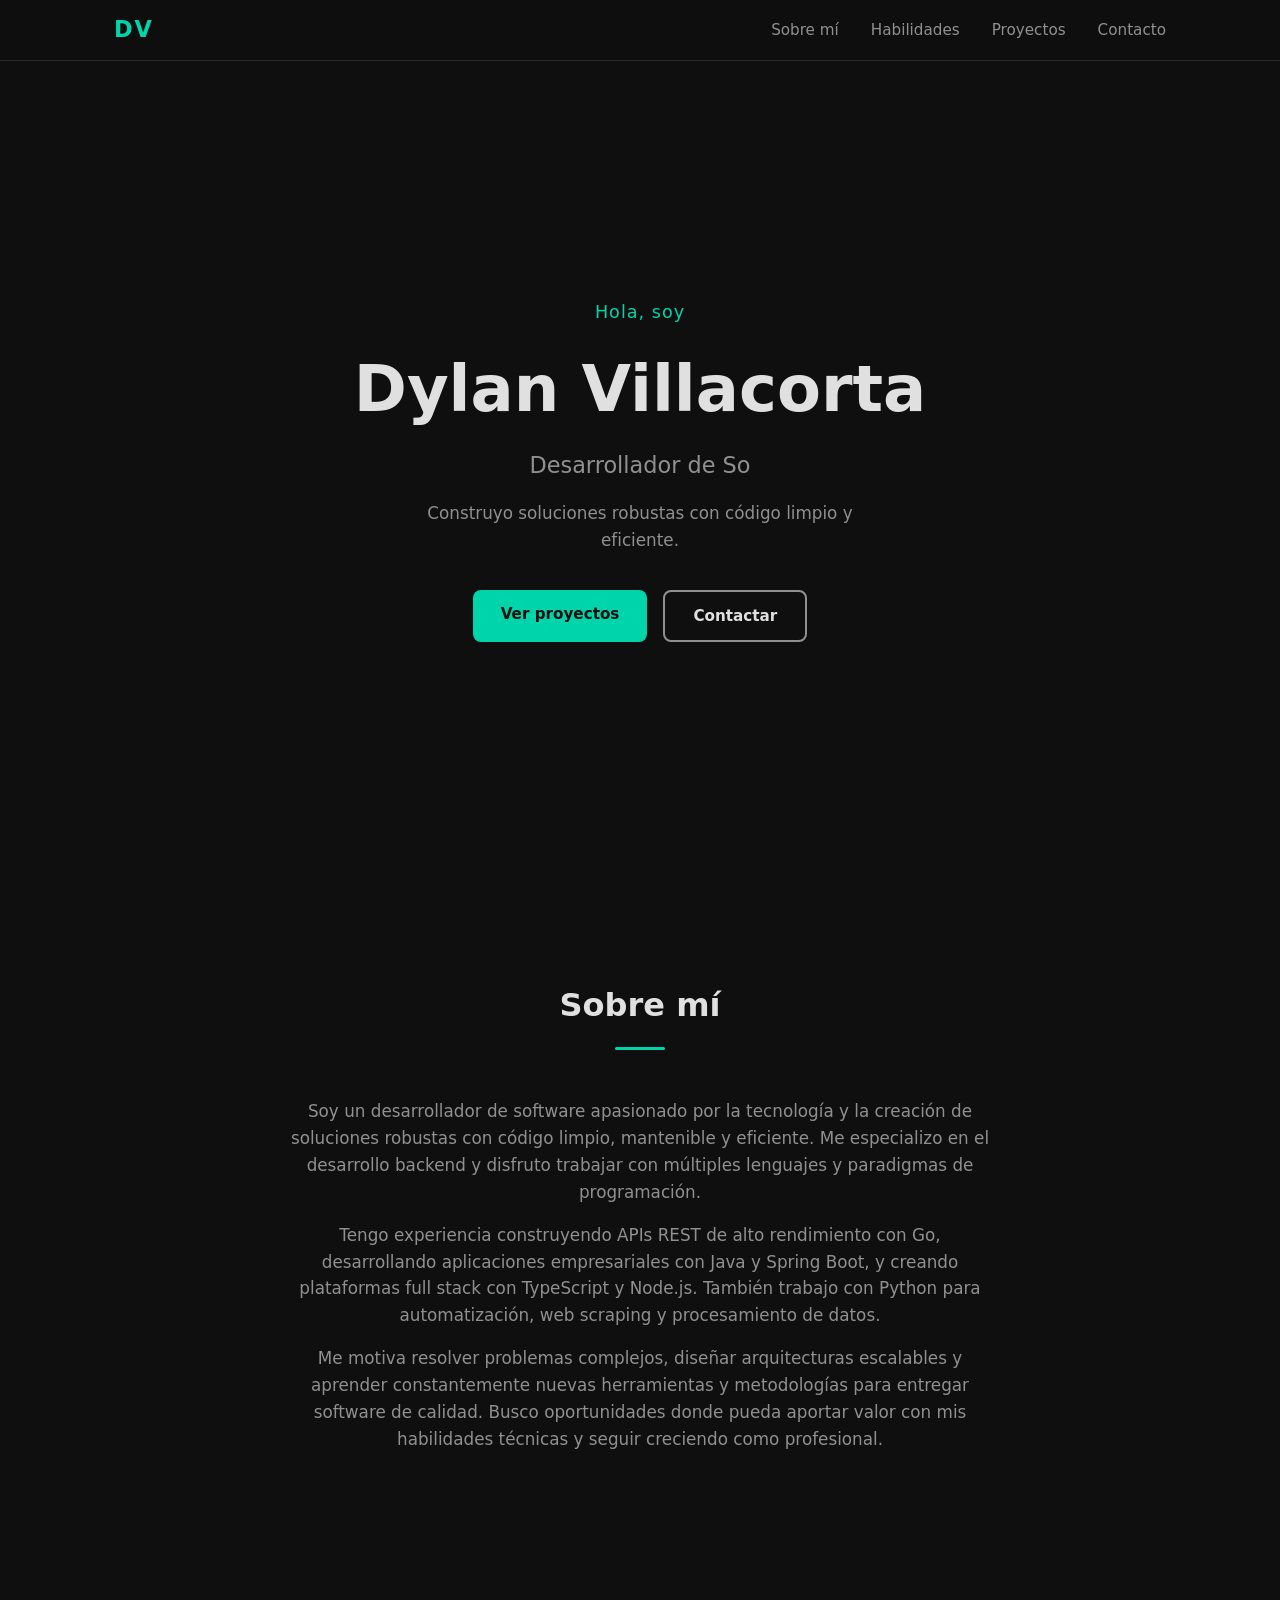
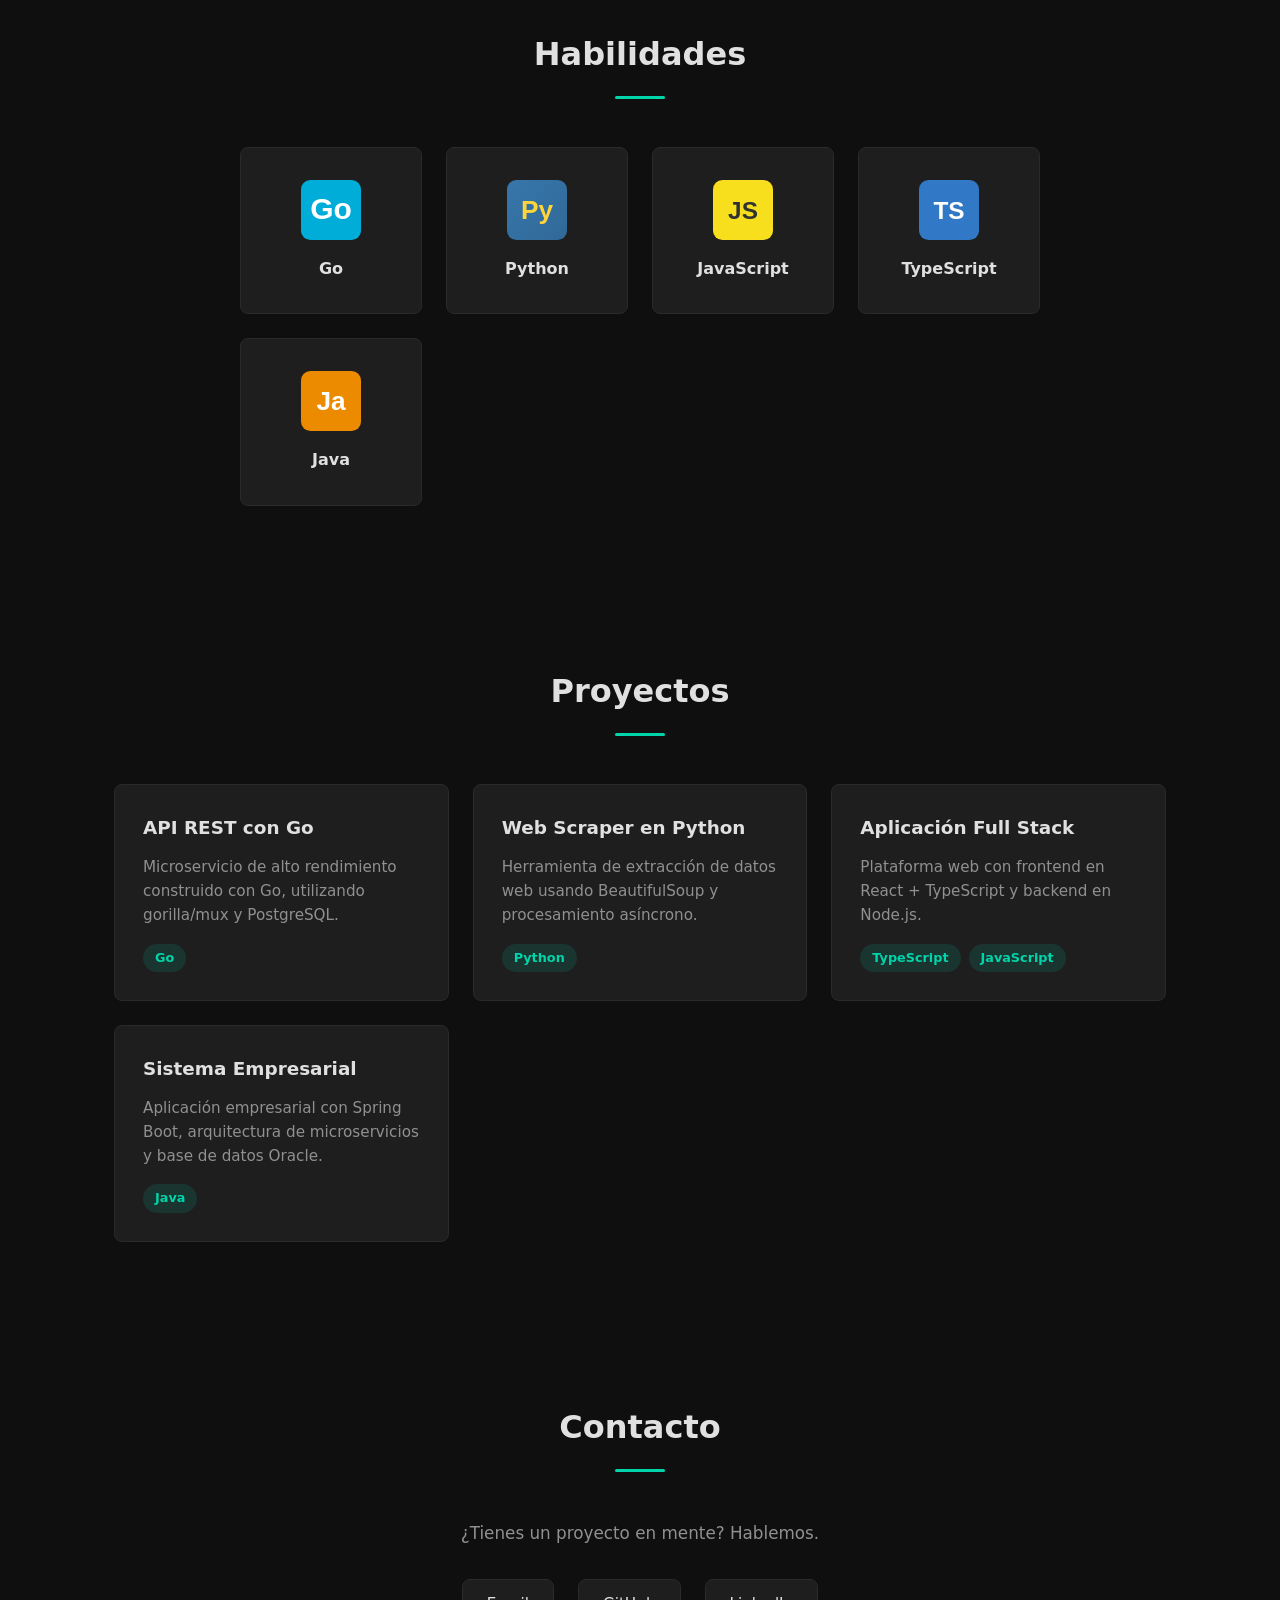
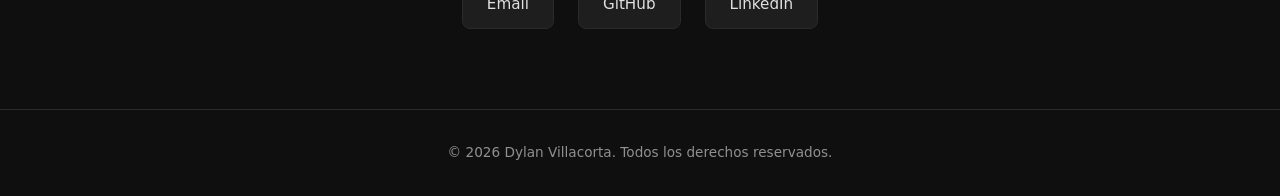
==== commit 14ef43f2: "update: nueva URL de LinkedIn" ====
--- a/src/index.html
+++ b/src/index.html
@@ -26,7 +26,7 @@
     "url": "https://dylanvillacorta.com/",
     "sameAs": [
       "https://github.com/dylanvillacorta",
-      "https://www.linkedin.com/in/dylan-villacorta-poma-531ba0274"
+      "https://www.linkedin.com/in/dylan-villacorta-531ba0274/"
     ],
     "email": "dyfervillacorta@outlook.com",
     "knowsAbout": ["Go", "Python", "TypeScript", "JavaScript", "Java", "Backend Development", "Microservicios", "APIs REST"]
@@ -191,7 +191,7 @@
         <a href="https://github.com/dylanvillacorta" target="_blank" rel="noopener noreferrer" class="contact-link">
           <span>GitHub</span>
         </a>
-        <a href="https://www.linkedin.com/in/dylan-villacorta-poma-531ba0274" target="_blank" rel="noopener noreferrer" class="contact-link">
+        <a href="https://www.linkedin.com/in/dylan-villacorta-531ba0274/" target="_blank" rel="noopener noreferrer" class="contact-link">
           <span>LinkedIn</span>
         </a>
       </div>
